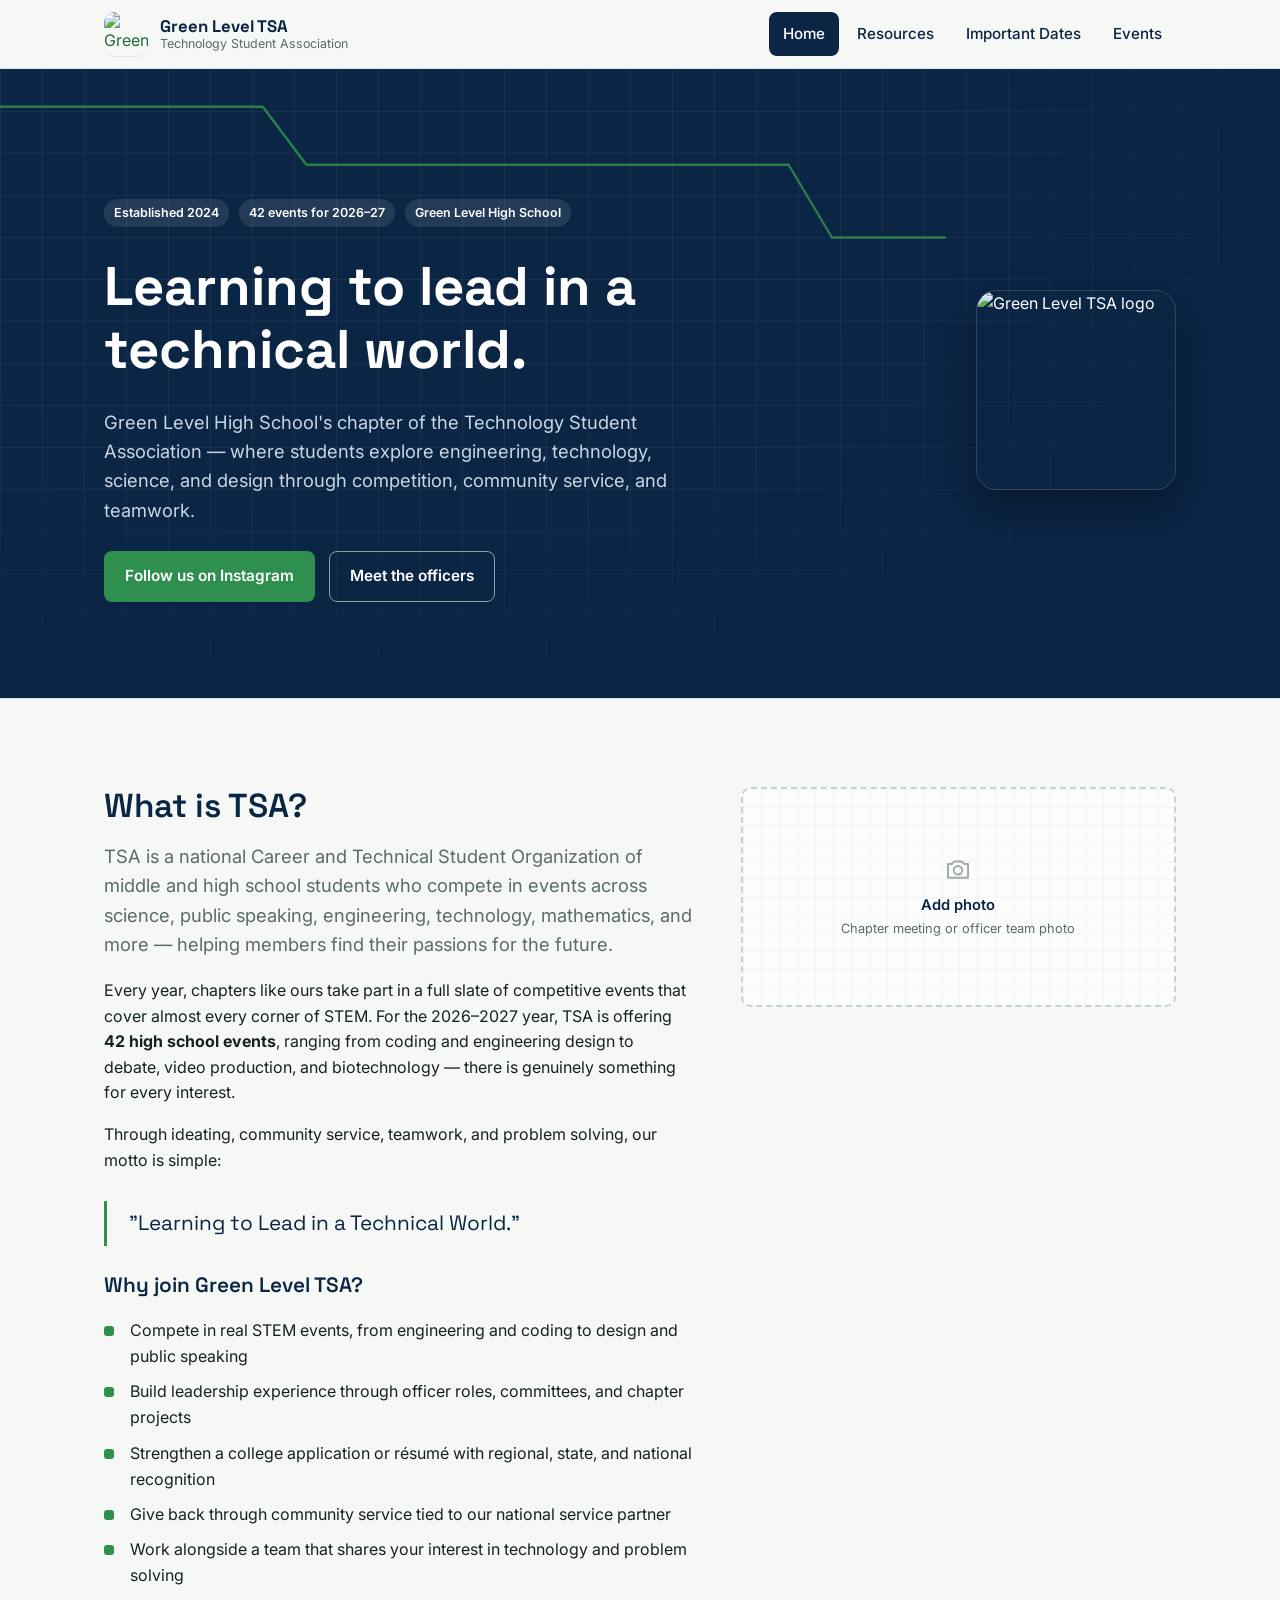
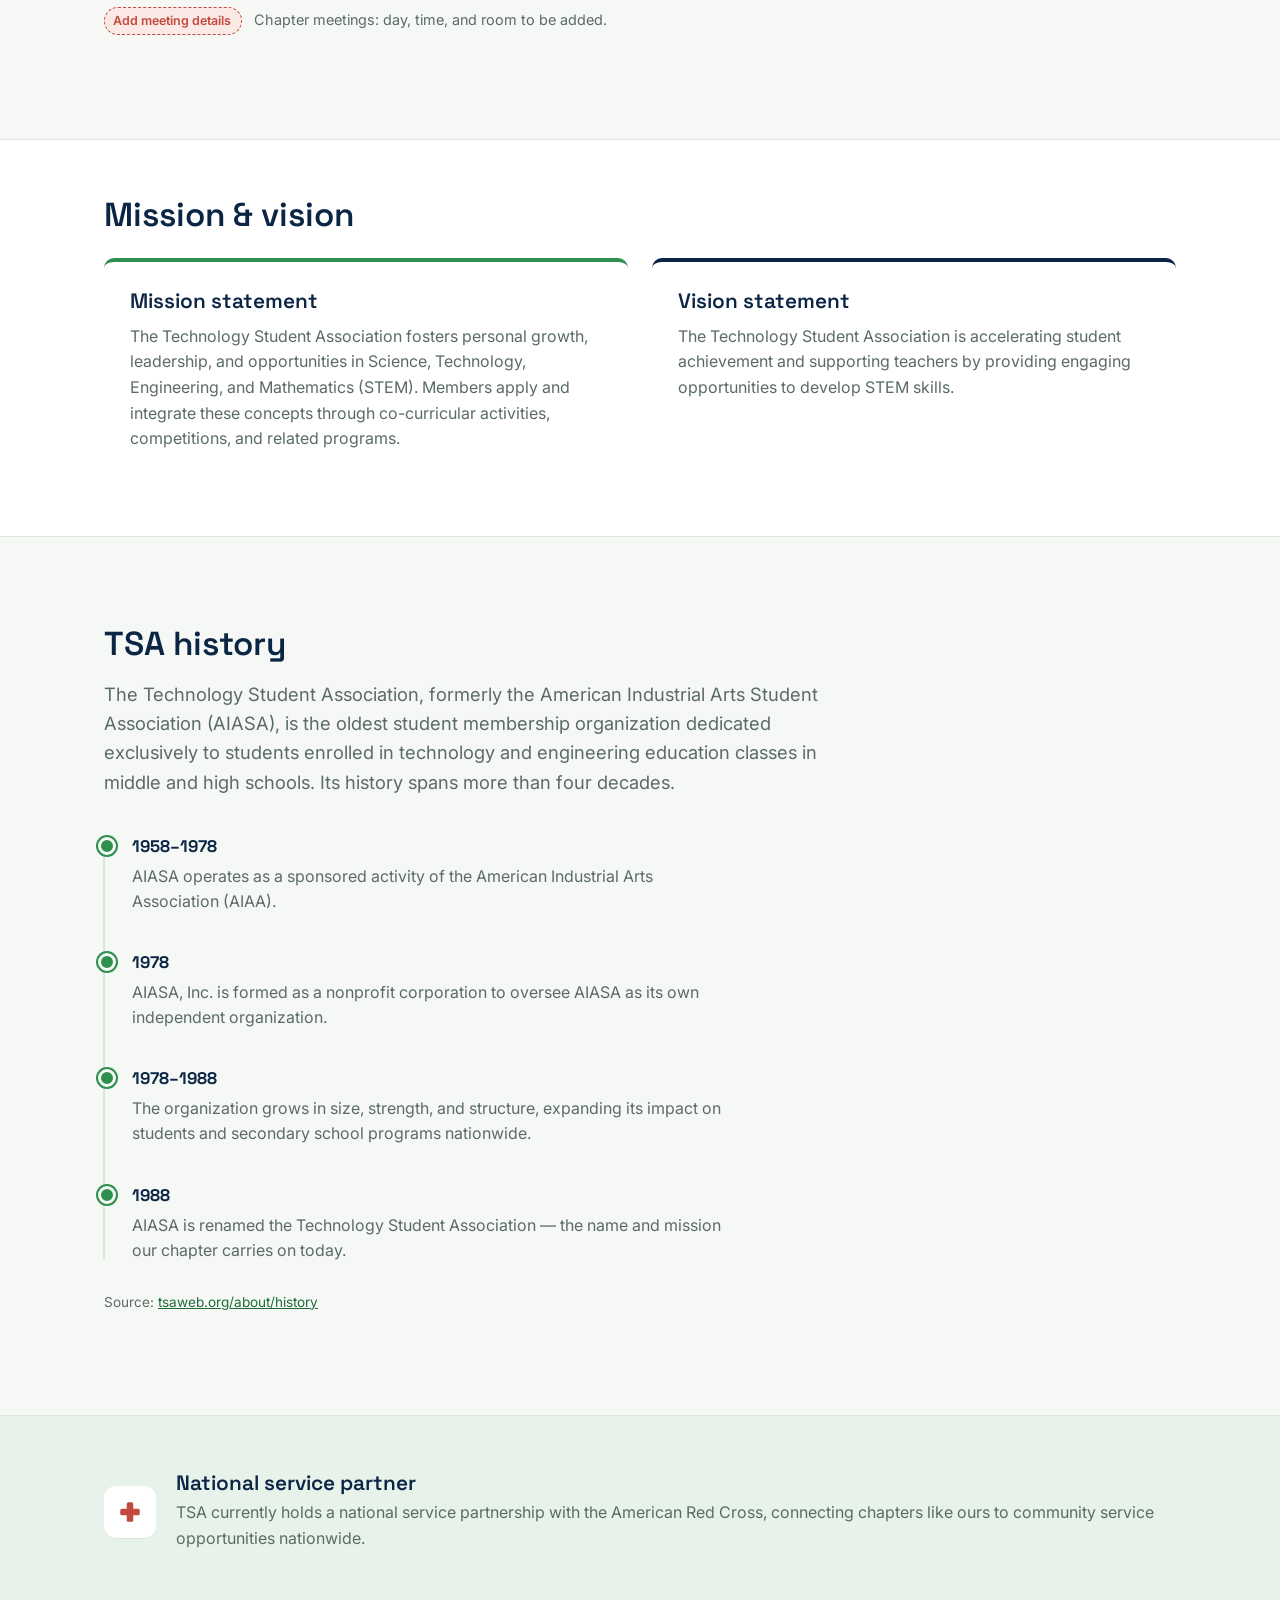
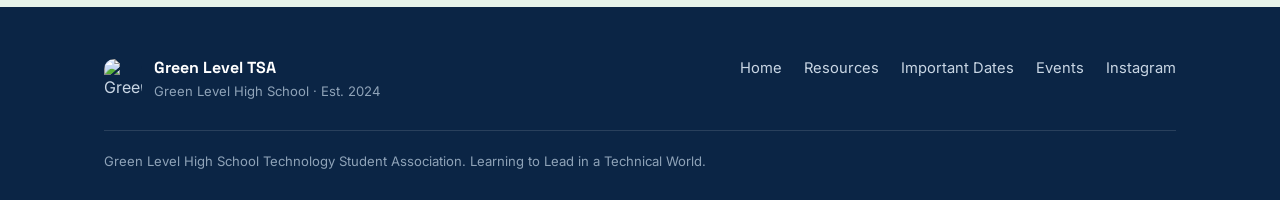
==== index.html @ 326f3e97 "Rename index (1).html to index.html" ====
<!DOCTYPE html>
<html lang="en">
<head>
<meta charset="UTF-8">
<meta name="viewport" content="width=device-width, initial-scale=1.0">
<title>Green Level TSA — Technology Student Association</title>
<meta name="description" content="Green Level High School's chapter of the Technology Student Association. Learning to lead in a technical world.">
<link rel="icon" href="images/logo.png">
<link rel="preconnect" href="https://fonts.googleapis.com">
<link rel="preconnect" href="https://fonts.gstatic.com" crossorigin>
<link href="https://fonts.googleapis.com/css2?family=Space+Grotesk:wght@500;600;700&family=Inter:wght@400;500;600&display=swap" rel="stylesheet">
<link rel="stylesheet" href="styles.css">
</head>
<body>

<header class="site-nav">
  <div class="nav-inner">
    <a href="index.html" class="brand">
      <span class="brand-badge"><img src="images/logo.png" alt="Green Level TSA chapter emblem"></span>
      <span class="brand-text">
        <strong>Green Level TSA</strong>
        <span>Technology Student Association</span>
      </span>
    </a>
    <button class="nav-toggle" aria-label="Toggle menu" aria-expanded="false"><span></span></button>
    <ul class="nav-links">
      <li><a href="index.html" aria-current="page">Home</a></li>
      <li><a href="resources.html">Resources</a></li>
      <li><a href="dates.html">Important Dates</a></li>
      <li><a href="events.html">Events</a></li>
    </ul>
  </div>
</header>

<section class="hero">
  <div class="hero-grid-bg" aria-hidden="true"></div>
  <svg class="hero-trace" viewBox="0 0 1120 500" preserveAspectRatio="none" aria-hidden="true">
    <path d="M -20 46 L 230 46 L 268 92 L 690 92 L 728 150 L 1140 150" />
  </svg>
  <div class="hero-inner">
    <div>
      <div class="hero-meta">
        <span class="tag">Established 2024</span>
        <span class="tag">42 events for 2026–27</span>
        <span class="tag">Green Level High School</span>
      </div>
      <h1>Learning to lead in a technical world.</h1>
      <p class="lead">Green Level High School's chapter of the Technology Student Association — where students explore engineering, technology, science, and design through competition, community service, and teamwork.</p>
      <div class="btn-row" style="margin-top:26px;">
        <a class="btn btn-primary" href="https://www.instagram.com/greenleveltsa" target="_blank" rel="noopener">Follow us on Instagram</a>
        <a class="btn btn-ghost" href="resources.html#contact">Meet the officers</a>
      </div>
    </div>
    <div class="hero-seal">
      <img src="images/logo.png" alt="Green Level TSA logo">
    </div>
  </div>
</section>

<section id="about">
  <div class="container split">
    <div class="reveal-left">
      <h2>What is TSA?</h2>
      <p class="lead">TSA is a national Career and Technical Student Organization of middle and high school students who compete in events across science, public speaking, engineering, technology, mathematics, and more — helping members find their passions for the future.</p>
      <p>Every year, chapters like ours take part in a full slate of competitive events that cover almost every corner of STEM. For the 2026–2027 year, TSA is offering <strong>42 high school events</strong>, ranging from coding and engineering design to debate, video production, and biotechnology — there is genuinely something for every interest.</p>
      <p>Through ideating, community service, teamwork, and problem solving, our motto is simple:</p>
      <p class="pull-quote">"Learning to Lead in a Technical World."</p>

      <h3>Why join Green Level TSA?</h3>
      <ul class="benefit-list" data-reveal-group>
        <li class="reveal">Compete in real STEM events, from engineering and coding to design and public speaking</li>
        <li class="reveal">Build leadership experience through officer roles, committees, and chapter projects</li>
        <li class="reveal">Strengthen a college application or résumé with regional, state, and national recognition</li>
        <li class="reveal">Give back through community service tied to our national service partner</li>
        <li class="reveal">Work alongside a team that shares your interest in technology and problem solving</li>
      </ul>
      <p style="margin-top:18px;"><span class="todo-tag">Add meeting details</span> &nbsp; <span style="color:var(--muted); font-size:0.9rem;">Chapter meetings: day, time, and room to be added.</span></p>
    </div>
    <div class="reveal-right">
      <div class="photo-slot">
        <svg viewBox="0 0 24 24" fill="none" stroke="currentColor" stroke-width="1.6"><path d="M4 8h3l2-2h6l2 2h3v11H4z" stroke-linejoin="round"/><circle cx="12" cy="13" r="3.4"/></svg>
        <strong>Add photo</strong>
        <small>Chapter meeting or officer team photo</small>
      </div>
    </div>
  </div>
</section>

<section class="tight" style="background:var(--panel);">
  <div class="container">
    <h2>Mission &amp; vision</h2>
    <div class="panel-pair" style="margin-top:24px;" data-reveal-group>
      <div class="panel mission reveal-left">
        <h3>Mission statement</h3>
        <p>The Technology Student Association fosters personal growth, leadership, and opportunities in Science, Technology, Engineering, and Mathematics (STEM). Members apply and integrate these concepts through co-curricular activities, competitions, and related programs.</p>
      </div>
      <div class="panel vision reveal-right">
        <h3>Vision statement</h3>
        <p>The Technology Student Association is accelerating student achievement and supporting teachers by providing engaging opportunities to develop STEM skills.</p>
      </div>
    </div>
  </div>
</section>

<section id="history">
  <div class="container">
    <h2>TSA history</h2>
    <p class="lead">The Technology Student Association, formerly the American Industrial Arts Student Association (AIASA), is the oldest student membership organization dedicated exclusively to students enrolled in technology and engineering education classes in middle and high schools. Its history spans more than four decades.</p>

    <div class="timeline" data-reveal-group>
      <div class="timeline-item reveal">
        <span class="year">1958–1978</span>
        <p>AIASA operates as a sponsored activity of the American Industrial Arts Association (AIAA).</p>
      </div>
      <div class="timeline-item reveal">
        <span class="year">1978</span>
        <p>AIASA, Inc. is formed as a nonprofit corporation to oversee AIASA as its own independent organization.</p>
      </div>
      <div class="timeline-item reveal">
        <span class="year">1978–1988</span>
        <p>The organization grows in size, strength, and structure, expanding its impact on students and secondary school programs nationwide.</p>
      </div>
      <div class="timeline-item reveal">
        <span class="year">1988</span>
        <p>AIASA is renamed the Technology Student Association — the name and mission our chapter carries on today.</p>
      </div>
    </div>
    <p class="citation">Source: <a href="https://tsaweb.org/about/history" target="_blank" rel="noopener">tsaweb.org/about/history</a></p>
  </div>
</section>

<section class="partner-strip tight">
  <div class="container">
    <div class="partner-row reveal">
      <span class="partner-icon" aria-hidden="true">
        <svg viewBox="0 0 24 24" fill="none"><rect x="9" y="3" width="6" height="18" rx="1.5" fill="#C24A3D"/><rect x="3" y="9" width="18" height="6" rx="1.5" fill="#C24A3D"/></svg>
      </span>
      <div>
        <h3>National service partner</h3>
        <p>TSA currently holds a national service partnership with the American Red Cross, connecting chapters like ours to community service opportunities nationwide.</p>
      </div>
    </div>
  </div>
</section>

<footer>
  <div class="container">
    <div class="footer-inner">
      <div class="footer-brand">
        <span class="brand-badge"><img src="images/logo.png" alt="Green Level TSA emblem"></span>
        <div>
          <strong>Green Level TSA</strong>
          <div style="font-size:0.82rem; color:#8FA3B8;">Green Level High School · Est. 2024</div>
        </div>
      </div>
      <ul class="footer-links">
        <li><a href="index.html">Home</a></li>
        <li><a href="resources.html">Resources</a></li>
        <li><a href="dates.html">Important Dates</a></li>
        <li><a href="events.html">Events</a></li>
        <li><a href="https://www.instagram.com/greenleveltsa" target="_blank" rel="noopener">Instagram</a></li>
      </ul>
    </div>
    <div class="footer-bottom">Green Level High School Technology Student Association. Learning to Lead in a Technical World.</div>
  </div>
</footer>

<script src="script.js"></script>
</body>
</html>
---- styles.css ----
/* ==========================================================================
   Green Level TSA — shared stylesheet
   ========================================================================== */

:root {
  /* Color */
  --navy: #0B2545;
  --navy-2: #123A63;
  --navy-tint: #E9EEF4;
  --green: #2F8F4E;
  --green-dark: #206B3A;
  --green-tint: #E7F3EA;
  --amber: #C97A21;
  --amber-tint: #FBF0DE;
  --coral: #C24A3D;
  --coral-tint: #FBE9E6;
  --paper: #F6F8F6;
  --panel: #FFFFFF;
  --ink: #16231D;
  --muted: #5B6B65;
  --line: #DCE5DE;

  /* Type */
  --font-display: "Space Grotesk", "Segoe UI", sans-serif;
  --font-body: "Inter", "Segoe UI", sans-serif;

  /* Layout */
  --max: 1120px;
  --gutter: 24px;
  --radius: 10px;
  --nav-h: 68px;
}

* { box-sizing: border-box; }

html {
  scroll-behavior: smooth;
  scroll-padding-top: 90px;
}

body {
  margin: 0;
  font-family: var(--font-body);
  color: var(--ink);
  background: var(--paper);
  line-height: 1.6;
  -webkit-font-smoothing: antialiased;
}

img { max-width: 100%; display: block; }

h1, h2, h3, h4 {
  font-family: var(--font-display);
  color: var(--navy);
  line-height: 1.15;
  margin: 0 0 0.5em 0;
  font-weight: 600;
}

h1 { font-size: clamp(2.2rem, 4.4vw, 3.4rem); font-weight: 700; }
h2 { font-size: clamp(1.6rem, 2.6vw, 2.15rem); }
h3 { font-size: 1.3rem; }

p { margin: 0 0 1em 0; }
p.lead { font-size: 1.15rem; color: var(--muted); max-width: 62ch; }

.container {
  max-width: var(--max);
  margin: 0 auto;
  padding: 0 var(--gutter);
}

.measure { max-width: 68ch; }

a { color: var(--green-dark); transition: color .2s ease; }
a:hover { color: var(--navy); }

:focus-visible {
  outline: 3px solid var(--amber);
  outline-offset: 2px;
}

section { padding: 88px 0; }
section.tight { padding: 56px 0; }
section + section { border-top: 1px solid var(--line); }

/* ------------------------------- Nav ------------------------------- */

.site-nav {
  position: sticky;
  top: 0;
  z-index: 50;
  background: rgba(246, 248, 246, 0.9);
  backdrop-filter: blur(10px);
  border-bottom: 1px solid var(--line);
}

.nav-inner {
  max-width: var(--max);
  margin: 0 auto;
  padding: 12px var(--gutter);
  display: flex;
  align-items: center;
  justify-content: space-between;
  gap: 16px;
}

.brand {
  display: flex;
  align-items: center;
  gap: 12px;
  text-decoration: none;
}

.brand-badge {
  width: 44px;
  height: 44px;
  border-radius: 10px;
  overflow: hidden;
  flex-shrink: 0;
  box-shadow: 0 1px 0 rgba(11, 37, 69, 0.08);
  transition: transform .3s ease;
}

.brand:hover .brand-badge { transform: rotate(-4deg) scale(1.05); }

.brand-badge img { width: 100%; height: 100%; object-fit: cover; }

.brand-text {
  display: flex;
  flex-direction: column;
  line-height: 1.15;
}

.brand-text strong {
  font-family: var(--font-display);
  color: var(--navy);
  font-size: 1.05rem;
}

.brand-text span {
  font-size: 0.78rem;
  color: var(--muted);
}

.nav-links {
  display: flex;
  gap: 4px;
  list-style: none;
  margin: 0;
  padding: 0;
}

.nav-links a {
  display: block;
  padding: 10px 14px;
  border-radius: 8px;
  text-decoration: none;
  color: var(--navy);
  font-weight: 500;
  font-size: 0.95rem;
  transition: background-color .2s ease, color .2s ease;
}

.nav-links a:hover { background: var(--navy-tint); color: var(--navy); }
.nav-links a[aria-current="page"] {
  background: var(--navy);
  color: #fff;
}

.nav-toggle {
  display: none;
  background: none;
  border: 1px solid var(--line);
  border-radius: 8px;
  padding: 8px 10px;
  cursor: pointer;
}

.nav-toggle span,
.nav-toggle span::before,
.nav-toggle span::after {
  content: "";
  display: block;
  width: 20px;
  height: 2px;
  background: var(--navy);
  position: relative;
  transition: transform .2s ease;
}
.nav-toggle span::before { position: absolute; top: -6px; width: 20px; }
.nav-toggle span::after { position: absolute; top: 6px; width: 20px; }

@media (max-width: 760px) {
  .nav-toggle { display: block; }
  .nav-links {
    position: absolute;
    top: 100%;
    left: 0;
    right: 0;
    background: var(--panel);
    border-bottom: 1px solid var(--line);
    flex-direction: column;
    padding: 8px;
    display: none;
  }
  .nav-links.open { display: flex; }
  .nav-links a { padding: 12px 14px; }
}

/* ------------------------------- Buttons ------------------------------- */

.btn {
  display: inline-flex;
  align-items: center;
  gap: 8px;
  padding: 12px 20px;
  border-radius: 8px;
  font-weight: 600;
  text-decoration: none;
  font-size: 0.96rem;
  border: 1.5px solid transparent;
  cursor: pointer;
  font-family: var(--font-body);
  transition: background-color .2s ease, color .2s ease, transform .2s ease, box-shadow .2s ease;
}

.btn:hover { transform: translateY(-2px); }
.btn:active { transform: translateY(0); }

.btn-primary { background: var(--green); color: #fff; }
.btn-primary:hover { background: var(--green-dark); color: #fff; box-shadow: 0 10px 20px rgba(47,143,78,0.25); }

.btn-ghost {
  background: transparent;
  border-color: rgba(255,255,255,0.55);
  color: #fff;
}
.btn-ghost:hover { background: rgba(255,255,255,0.12); color: #fff; }

.btn-outline {
  background: transparent;
  border-color: var(--navy);
  color: var(--navy);
}
.btn-outline:hover { background: var(--navy); color: #fff; box-shadow: 0 10px 20px rgba(11,37,69,0.18); }

.btn-row { display: flex; gap: 14px; flex-wrap: wrap; }

/* ------------------------------- Chips / tags ------------------------------- */

.tag {
  display: inline-block;
  font-size: 0.78rem;
  font-weight: 600;
  padding: 4px 10px;
  border-radius: 999px;
}

.tag-green { background: var(--green-tint); color: var(--green-dark); }
.tag-navy { background: var(--navy-tint); color: var(--navy); }
.tag-amber { background: var(--amber-tint); color: var(--amber); }
.tag-coral { background: var(--coral-tint); color: var(--coral); }

.todo-tag {
  display: inline-flex;
  align-items: center;
  gap: 6px;
  font-size: 0.78rem;
  font-weight: 600;
  color: var(--coral);
  border: 1.5px dashed var(--coral);
  border-radius: 999px;
  padding: 3px 10px 3px 8px;
  background: var(--coral-tint);
}

/* ------------------------------- Photo slot ------------------------------- */

.photo-slot {
  border: 2px dashed #C7D4CC;
  border-radius: var(--radius);
  background-image:
    linear-gradient(rgba(11,37,69,0.035) 1px, transparent 1px),
    linear-gradient(90deg, rgba(11,37,69,0.035) 1px, transparent 1px);
  background-size: 18px 18px;
  background-color: #FBFCFB;
  min-height: 220px;
  display: flex;
  flex-direction: column;
  align-items: center;
  justify-content: center;
  text-align: center;
  color: var(--muted);
  padding: 20px;
  transition: transform .25s ease, border-color .25s ease;
}

.photo-slot:hover { transform: translateY(-3px); border-color: var(--green); }

.photo-slot svg { width: 30px; height: 30px; margin-bottom: 10px; opacity: 0.55; }
.photo-slot strong { color: var(--navy); font-size: 0.92rem; font-weight: 600; }
.photo-slot small { font-size: 0.8rem; margin-top: 2px; }

.photo-slot.small { min-height: 100px; border-radius: 999px; aspect-ratio: 1 / 1; width: 100px; padding: 8px; }
.photo-slot.small svg { width: 20px; height: 20px; margin-bottom: 4px; }
.photo-slot.small strong { font-size: 0.68rem; }

/* ------------------------------- Hero (home) ------------------------------- */

.hero {
  position: relative;
  background: var(--navy);
  color: #fff;
  overflow: hidden;
  padding: 108px 0 96px;
}

.hero-grid-bg {
  position: absolute;
  inset: 0;
  background-image:
    linear-gradient(rgba(255,255,255,0.06) 1px, transparent 1px),
    linear-gradient(90deg, rgba(255,255,255,0.06) 1px, transparent 1px);
  background-size: 42px 42px;
  mask-image: radial-gradient(ellipse at 30% 20%, black 40%, transparent 78%);
}

.hero-inner {
  position: relative;
  max-width: var(--max);
  margin: 0 auto;
  padding: 0 var(--gutter);
  display: grid;
  grid-template-columns: 1.3fr 0.9fr;
  gap: 48px;
  align-items: center;
}

.hero-trace {
  position: absolute;
  top: -20px;
  left: 0;
  width: 100%;
  height: 100%;
  pointer-events: none;
}

.hero-trace path {
  fill: none;
  stroke: var(--green);
  stroke-width: 2;
  stroke-linecap: round;
  opacity: 0.85;
  stroke-dasharray: 900;
  stroke-dashoffset: 900;
  animation: draw 2.1s ease-out 0.2s forwards;
}

@keyframes draw {
  to { stroke-dashoffset: 0; }
}

@keyframes heroFadeUp {
  from { opacity: 0; transform: translateY(18px); }
  to { opacity: 1; transform: translateY(0); }
}

.hero-meta, .hero h1, .hero .lead, .hero .btn-row, .hero-seal {
  animation: heroFadeUp .7s cubic-bezier(.16,.8,.3,1) both;
}
.hero-meta { animation-delay: .05s; }
.hero h1 { color: #fff; animation-delay: .15s; }
.hero .lead { color: #C9D6E4; max-width: 48ch; animation-delay: .3s; }
.hero .btn-row { animation-delay: .45s; }
.hero-seal { animation-delay: .2s; }

.hero-meta {
  display: flex;
  gap: 10px;
  flex-wrap: wrap;
  margin: 22px 0 28px;
}

.hero-meta .tag { background: rgba(255,255,255,0.1); color: #fff; transition: transform .2s ease, background-color .2s ease; }
.hero-meta .tag:hover { background: rgba(255,255,255,0.2); transform: translateY(-2px); }

.hero-seal {
  justify-self: end;
  width: 200px;
  height: 200px;
  border-radius: 20px;
  overflow: hidden;
  box-shadow: 0 18px 40px rgba(0,0,0,0.35);
  border: 1px solid rgba(255,255,255,0.15);
  transition: transform .4s ease;
}

.hero-seal:hover { transform: translateY(-4px) rotate(-1.5deg); }
.hero-seal img { width: 100%; height: 100%; object-fit: cover; }

@media (max-width: 860px) {
  .hero-inner { grid-template-columns: 1fr; }
  .hero-seal { justify-self: start; width: 140px; height: 140px; }
}

/* ------------------------------- Page banner (interior pages) ------------------------------- */

.page-banner {
  background: var(--navy);
  color: #fff;
  padding: 64px 0 52px;
  position: relative;
  overflow: hidden;
}

.page-banner .hero-grid-bg { mask-image: radial-gradient(ellipse at 80% 0%, black 30%, transparent 70%); }

.page-banner .container { position: relative; }
.page-banner h1 { color: #fff; margin-bottom: 10px; animation: heroFadeUp .6s cubic-bezier(.16,.8,.3,1) both; }
.page-banner p { color: #C9D6E4; max-width: 60ch; margin: 0; animation: heroFadeUp .6s cubic-bezier(.16,.8,.3,1) .12s both; }

/* ------------------------------- Scroll-reveal utilities ------------------------------- */

.reveal {
  opacity: 0;
  transform: translateY(26px);
  transition: opacity .7s cubic-bezier(.16,.8,.3,1), transform .7s cubic-bezier(.16,.8,.3,1);
  will-change: opacity, transform;
}
.reveal.is-visible { opacity: 1; transform: none; }

.reveal-left { opacity: 0; transform: translateX(-34px); transition: opacity .7s cubic-bezier(.16,.8,.3,1), transform .7s cubic-bezier(.16,.8,.3,1); }
.reveal-left.is-visible { opacity: 1; transform: none; }

.reveal-right { opacity: 0; transform: translateX(34px); transition: opacity .7s cubic-bezier(.16,.8,.3,1), transform .7s cubic-bezier(.16,.8,.3,1); }
.reveal-right.is-visible { opacity: 1; transform: none; }

.reveal-scale { opacity: 0; transform: translateY(14px) scale(.95); transition: opacity .6s ease, transform .6s ease; }
.reveal-scale.is-visible { opacity: 1; transform: none; }

/* ------------------------------- About / two-col ------------------------------- */

.split {
  display: grid;
  grid-template-columns: 1.15fr 0.85fr;
  gap: 48px;
  align-items: start;
}

@media (max-width: 860px) {
  .split { grid-template-columns: 1fr; }
}

.pull-quote {
  border-left: 3px solid var(--green);
  padding: 6px 0 6px 22px;
  margin: 28px 0;
  font-family: var(--font-display);
  font-size: 1.3rem;
  color: var(--navy);
}

.benefit-list {
  list-style: none;
  margin: 20px 0 0;
  padding: 0;
  display: grid;
  gap: 10px;
}

.benefit-list li {
  padding-left: 26px;
  position: relative;
  color: var(--ink);
}

.benefit-list li::before {
  content: "";
  position: absolute;
  left: 0;
  top: 8px;
  width: 10px;
  height: 10px;
  border-radius: 3px;
  background: var(--green);
  transition: transform .2s ease;
}

.benefit-list li:hover::before { transform: scale(1.3) rotate(45deg); }

/* ------------------------------- Mission / Vision panels ------------------------------- */

.panel-pair {
  display: grid;
  grid-template-columns: 1fr 1fr;
  gap: 24px;
}

@media (max-width: 700px) {
  .panel-pair { grid-template-columns: 1fr; }
}

.panel {
  background: var(--panel);
  border-radius: var(--radius);
  padding: 28px 26px;
  border-top: 4px solid var(--line);
  transition: transform .3s ease, box-shadow .3s ease;
}

.panel:hover { transform: translateY(-4px); box-shadow: 0 14px 28px rgba(11,37,69,0.08); }

.panel.mission { border-top-color: var(--green); }
.panel.vision { border-top-color: var(--navy); }

.panel h3 { margin-bottom: 10px; }
.panel p { color: var(--muted); margin: 0; }

/* ------------------------------- History timeline ------------------------------- */

.timeline {
  position: relative;
  margin-top: 36px;
  padding-left: 28px;
  display: grid;
  gap: 34px;
}

.timeline::before {
  content: "";
  position: absolute;
  left: -1px;
  top: 4px;
  bottom: 4px;
  width: 2px;
  background: var(--line);
}

.timeline::after {
  content: "";
  position: absolute;
  left: -1px;
  top: 4px;
  bottom: 4px;
  width: 2px;
  background: var(--green);
  transform: scaleY(var(--progress, 0));
  transform-origin: top;
  transition: transform .15s linear;
}

.timeline-item { position: relative; }

.timeline-item::before {
  content: "";
  position: absolute;
  left: -34px;
  top: 4px;
  width: 12px;
  height: 12px;
  border-radius: 50%;
  background: var(--green);
  border: 3px solid var(--paper);
  box-shadow: 0 0 0 2px var(--green);
}

.timeline-item .year {
  font-family: var(--font-display);
  color: var(--navy);
  font-weight: 700;
  font-size: 1.05rem;
  display: block;
  margin-bottom: 4px;
}

.timeline-item p { color: var(--muted); margin: 0; max-width: 60ch; }

.citation {
  margin-top: 28px;
  font-size: 0.85rem;
  color: var(--muted);
}

/* ------------------------------- Service partner strip ------------------------------- */

.partner-strip {
  background: var(--green-tint);
}

.partner-row {
  display: flex;
  align-items: center;
  gap: 20px;
}

.partner-icon {
  width: 52px;
  height: 52px;
  border-radius: 12px;
  background: #fff;
  display: flex;
  align-items: center;
  justify-content: center;
  flex-shrink: 0;
  box-shadow: 0 1px 0 rgba(11,37,69,0.06);
  transition: transform .3s ease;
}

.partner-row:hover .partner-icon { transform: scale(1.08) rotate(-4deg); }

.partner-icon svg { width: 26px; height: 26px; }

.partner-row h3 { margin: 0 0 4px; }
.partner-row p { margin: 0; color: var(--muted); }

/* ------------------------------- Resources page ------------------------------- */

.link-card-row {
  display: grid;
  grid-template-columns: repeat(2, 1fr);
  gap: 18px;
  margin-top: 24px;
}

@media (max-width: 700px) { .link-card-row { grid-template-columns: 1fr; } }

.link-card {
  background: var(--panel);
  border: 1px solid var(--line);
  border-radius: var(--radius);
  padding: 20px 22px;
  transition: transform .3s ease, box-shadow .3s ease, border-color .3s ease;
}

.link-card:hover { transform: translateY(-4px); box-shadow: 0 14px 28px rgba(11,37,69,0.08); border-color: var(--green); }

.link-card h3 { display: flex; align-items: center; gap: 10px; margin-bottom: 6px; font-size: 1.1rem; }
.link-card p { color: var(--muted); font-size: 0.92rem; margin-bottom: 14px; }

.simple-links {
  list-style: none;
  margin: 22px 0 0;
  padding: 0;
  display: grid;
  gap: 4px;
}

.simple-links li {
  border-bottom: 1px solid var(--line);
}

.simple-links a {
  display: flex;
  justify-content: space-between;
  align-items: baseline;
  gap: 16px;
  padding: 16px 4px;
  text-decoration: none;
  color: var(--navy);
  font-weight: 600;
  transition: padding-left .25s ease, color .2s ease;
}

.simple-links a:hover { color: var(--green-dark); padding-left: 10px; }
.simple-links span { font-weight: 400; color: var(--muted); font-size: 0.9rem; text-align: right; }

.roster {
  margin-top: 24px;
  display: grid;
  gap: 14px;
}

.roster-row {
  display: flex;
  align-items: center;
  gap: 16px;
  background: var(--panel);
  border: 1px solid var(--line);
  border-radius: var(--radius);
  padding: 14px 18px;
  flex-wrap: wrap;
  transition: transform .3s ease, box-shadow .3s ease;
}

.roster-row:hover { transform: translateX(4px); box-shadow: 0 10px 22px rgba(11,37,69,0.07); }

.roster-info { flex: 1; min-width: 200px; }
.roster-info strong { display: block; color: var(--navy); font-size: 1rem; }
.roster-info a { font-size: 0.9rem; }
.roster-meta { display:flex; flex-direction: column; gap: 6px; }

.social-banner {
  margin-top: 28px;
  display: flex;
  align-items: center;
  gap: 16px;
  background: var(--navy);
  color: #fff;
  border-radius: var(--radius);
  padding: 20px 24px;
  flex-wrap: wrap;
}

.social-banner p { margin: 0; color: #C9D6E4; }
.social-banner strong { color: #fff; }

/* ------------------------------- Important Dates — stepper ------------------------------- */

.section-progress {
  height: 4px;
  background: var(--line);
  border-radius: 999px;
  overflow: hidden;
  margin: 28px 0 0;
}

.section-progress span {
  display: block;
  height: 100%;
  width: 0%;
  background: linear-gradient(90deg, var(--green), var(--navy), var(--amber));
  transition: width .1s linear;
}

.stepper {
  margin-top: 40px;
  display: grid;
  grid-template-columns: repeat(3, 1fr);
  gap: 22px;
  position: relative;
}

@media (max-width: 860px) { .stepper { grid-template-columns: 1fr; } }

.step {
  background: var(--panel);
  border: 1px solid var(--line);
  border-radius: var(--radius);
  padding: 26px 22px;
  position: relative;
  transition: transform .3s ease, box-shadow .3s ease;
}

.step:hover { transform: translateY(-5px); box-shadow: 0 16px 30px rgba(11,37,69,0.1); }

.step-number {
  width: 34px;
  height: 34px;
  border-radius: 50%;
  display: flex;
  align-items: center;
  justify-content: center;
  font-family: var(--font-display);
  font-weight: 700;
  color: #fff;
  margin-bottom: 16px;
  transition: transform .3s ease;
}

.step:hover .step-number { transform: scale(1.12); }

.step.regionals .step-number { background: var(--green); }
.step.states .step-number { background: var(--navy); }
.step.nationals .step-number { background: var(--amber); }

.step-date {
  font-family: var(--font-display);
  font-weight: 700;
  color: var(--navy);
  font-size: 1.15rem;
  margin-bottom: 2px;
}

.step-location { color: var(--muted); font-size: 0.92rem; margin-bottom: 14px; }
.step p.step-desc { color: var(--ink); font-size: 0.95rem; margin-bottom: 14px; }

/* ------------------------------- Events page — sticky tabs + scroll sections ------------------------------- */

.year-tabs-wrap {
  position: sticky;
  top: var(--nav-h);
  z-index: 40;
  background: rgba(246, 248, 246, 0.92);
  backdrop-filter: blur(8px);
  border-bottom: 1px solid var(--line);
}

.year-tabs {
  display: flex;
  gap: 8px;
  flex-wrap: wrap;
  position: relative;
}

.year-tab {
  background: none;
  border: none;
  padding: 16px 6px;
  margin-right: 22px;
  font-family: var(--font-display);
  font-size: 1rem;
  font-weight: 600;
  color: var(--muted);
  cursor: pointer;
  transition: color .25s ease;
}

.year-tab:hover { color: var(--navy); }
.year-tab.active { color: var(--navy); }

.year-tab-indicator {
  position: absolute;
  bottom: 0;
  height: 3px;
  border-radius: 3px 3px 0 0;
  background: var(--green);
  transition: left .35s cubic-bezier(.16,.8,.3,1), width .35s cubic-bezier(.16,.8,.3,1), background-color .35s ease;
}

.year-block {
  padding: 84px 0;
  border-top: 1px solid var(--line);
  scroll-margin-top: 150px;
  transition: background-color .4s ease;
}

.year-block:first-child { border-top: none; }

.year-2023 { background: #EEF1EF; }
.year-2024 { background: var(--green-tint); }
.year-2025 { background: var(--navy-tint); }
.year-2026 { background: var(--amber-tint); }

.recap-box {
  border: 1px dashed #C7D4CC;
  border-radius: var(--radius);
  padding: 18px 20px;
  color: var(--muted);
  background: rgba(255,255,255,0.6);
  margin-bottom: 28px;
  font-size: 0.95rem;
}

.gallery-grid {
  display: grid;
  grid-template-columns: repeat(4, 1fr);
  gap: 16px;
}

@media (max-width: 860px) { .gallery-grid { grid-template-columns: repeat(2, 1fr); } }
@media (max-width: 480px) { .gallery-grid { grid-template-columns: 1fr; } }

/* ------------------------------- Footer ------------------------------- */

footer {
  background: var(--navy);
  color: #C9D6E4;
  padding: 48px 0 28px;
}

.footer-inner {
  display: flex;
  justify-content: space-between;
  gap: 24px;
  flex-wrap: wrap;
}

.footer-brand {
  display: flex;
  align-items: center;
  gap: 12px;
}

.footer-brand .brand-badge { width: 38px; height: 38px; }
.footer-brand strong { color: #fff; font-family: var(--font-display); }

.footer-links {
  list-style: none;
  display: flex;
  gap: 22px;
  padding: 0;
  margin: 0;
  flex-wrap: wrap;
}

.footer-links a { color: #C9D6E4; text-decoration: none; font-size: 0.92rem; }
.footer-links a:hover { color: #fff; }

.footer-bottom {
  margin-top: 28px;
  padding-top: 20px;
  border-top: 1px solid rgba(255,255,255,0.12);
  font-size: 0.82rem;
  color: #8FA3B8;
}

/* ------------------------------- Reduced motion ------------------------------- */

@media (prefers-reduced-motion: reduce) {
  html { scroll-behavior: auto; }

  .hero-trace path { animation: none; stroke-dashoffset: 0; }

  .hero-meta, .hero h1, .hero .lead, .hero .btn-row, .hero-seal,
  .page-banner h1, .page-banner p {
    animation: none !important;
    opacity: 1 !important;
    transform: none !important;
  }

  .reveal, .reveal-left, .reveal-right, .reveal-scale {
    transition: none !important;
    opacity: 1 !important;
    transform: none !important;
  }

  .timeline::after { transition: none !important; }
  .year-tab-indicator { transition: none !important; }
  .section-progress span { transition: none !important; }

  .btn:hover, .panel:hover, .link-card:hover, .roster-row:hover,
  .step:hover, .photo-slot:hover, .hero-seal:hover {
    transform: none !important;
  }
}
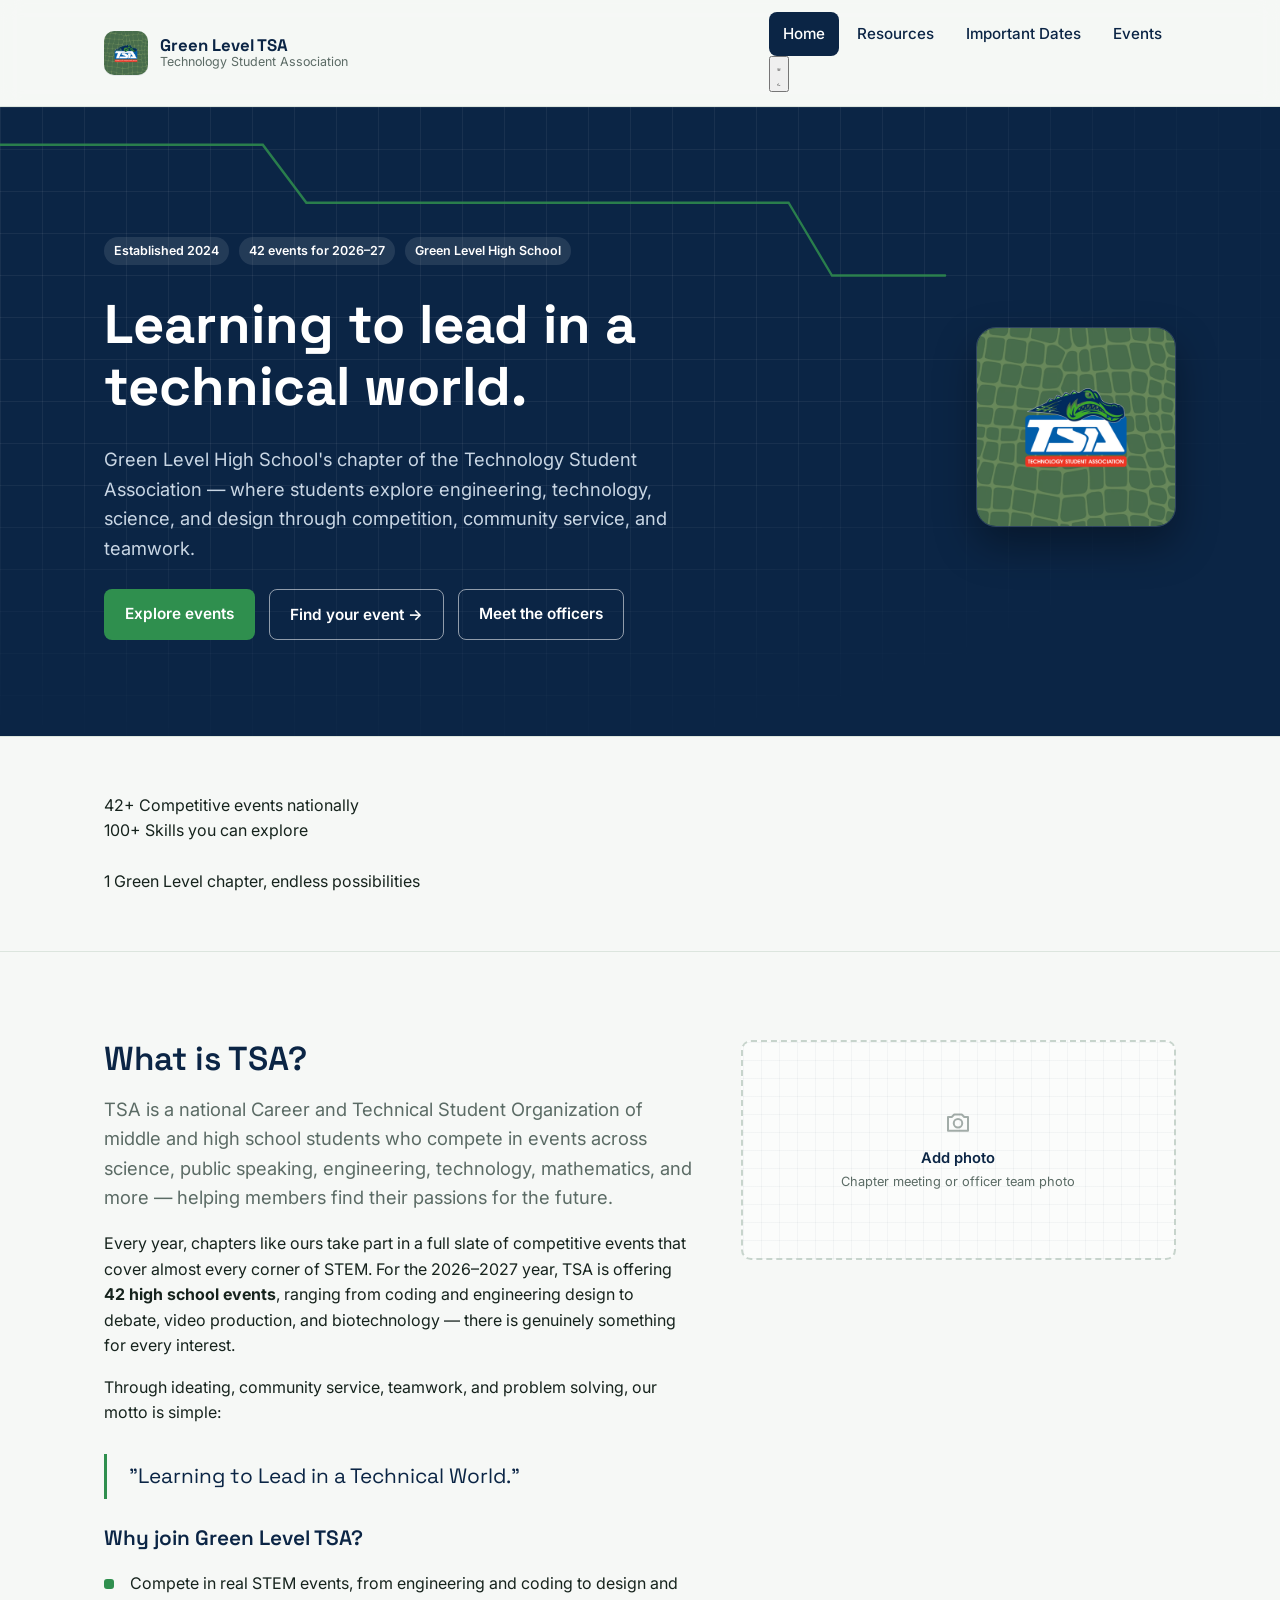
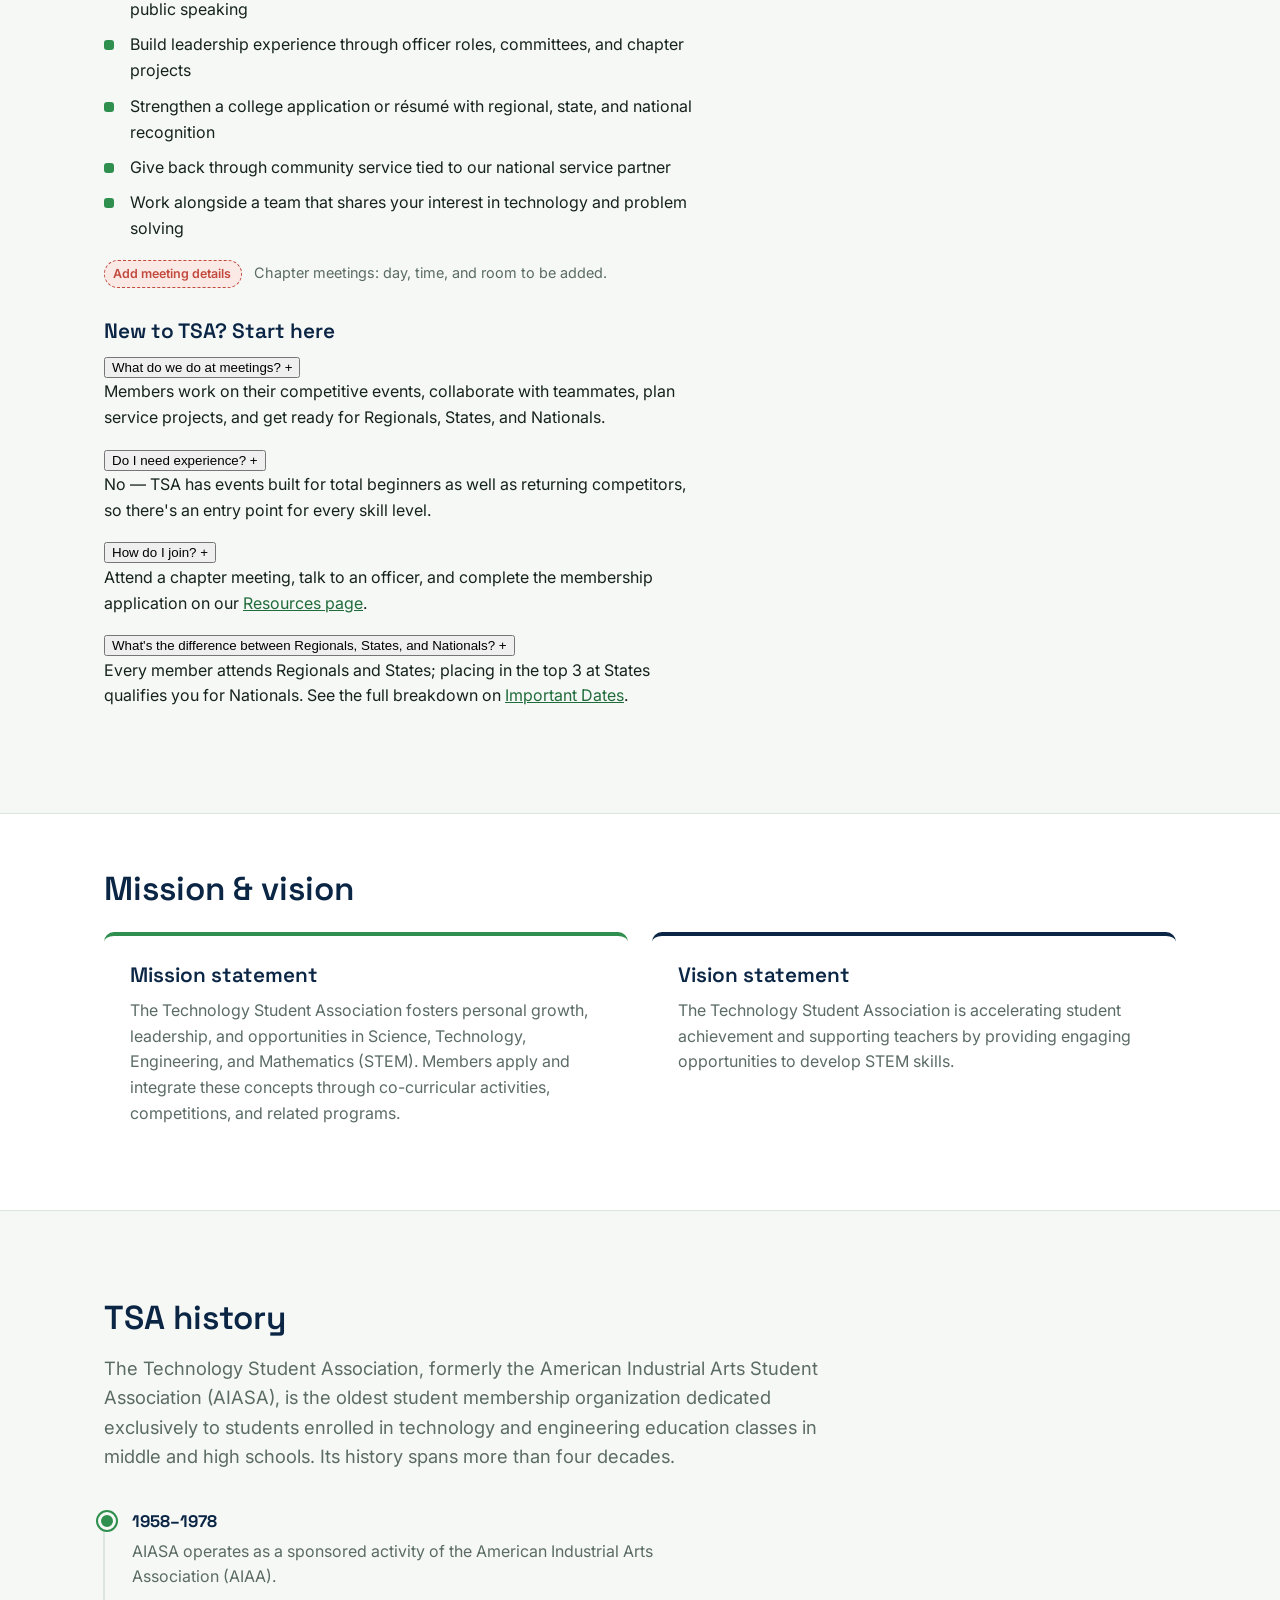
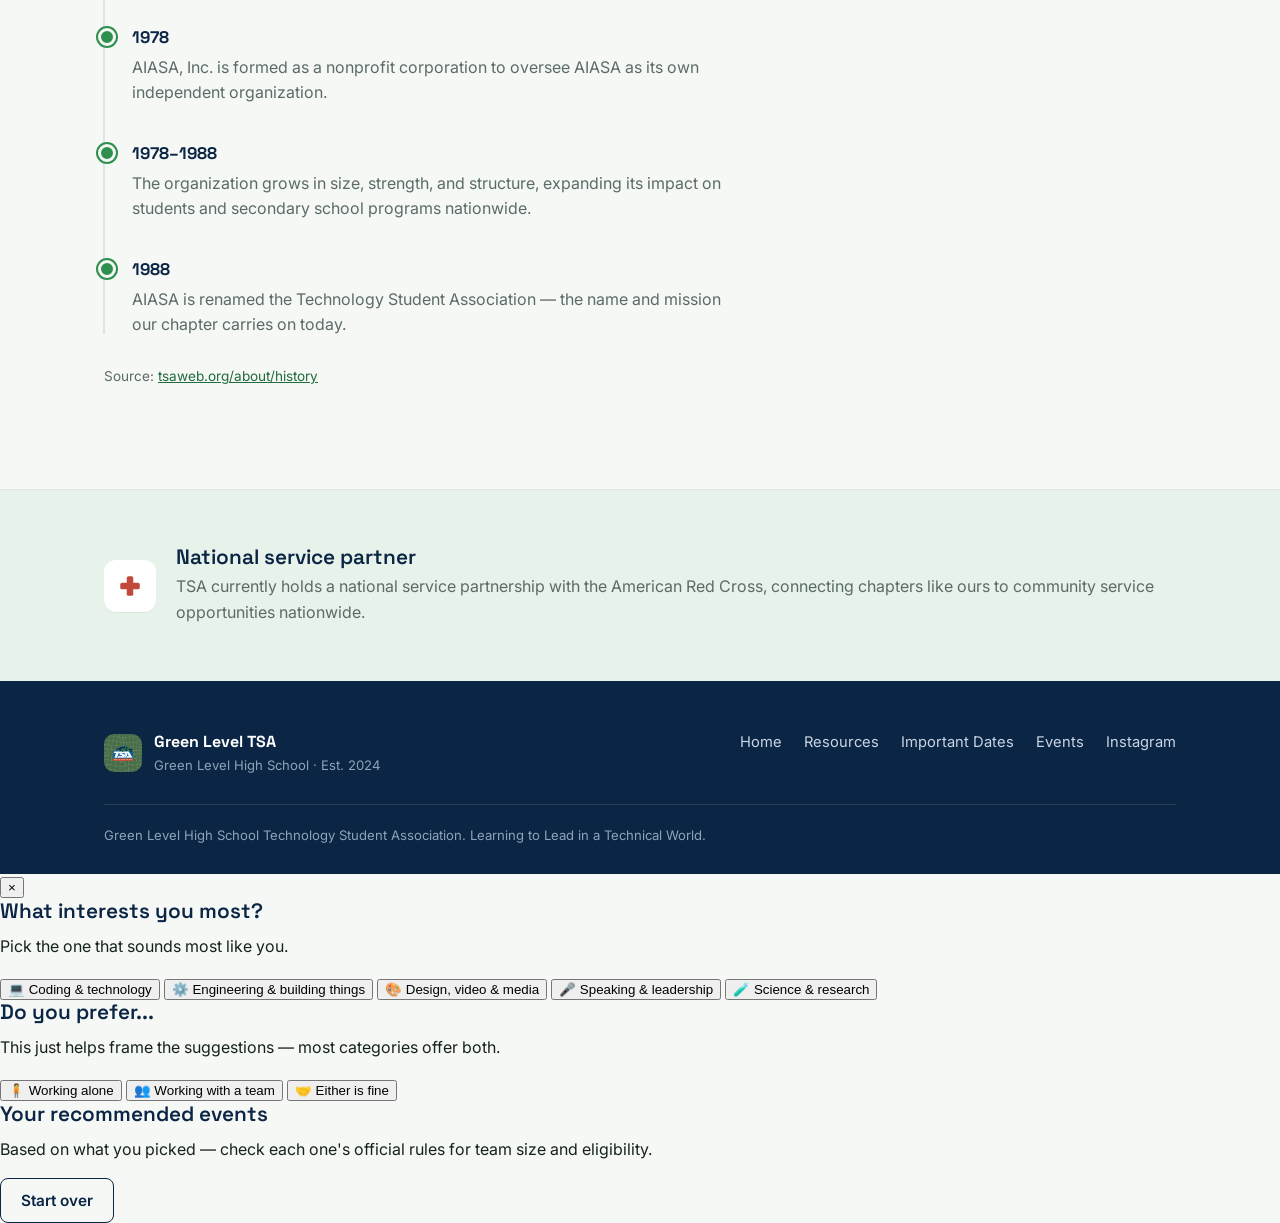
==== commit 00edb51c: "Update index.html" ====
--- a/index.html
+++ b/index.html
@@ -5,30 +5,44 @@
 <meta name="viewport" content="width=device-width, initial-scale=1.0">
 <title>Green Level TSA — Technology Student Association</title>
 <meta name="description" content="Green Level High School's chapter of the Technology Student Association. Learning to lead in a technical world.">
-<link rel="icon" href="images/logo.png">
+<link rel="icon" href="logo.png">
 <link rel="preconnect" href="https://fonts.googleapis.com">
 <link rel="preconnect" href="https://fonts.gstatic.com" crossorigin>
 <link href="https://fonts.googleapis.com/css2?family=Space+Grotesk:wght@500;600;700&family=Inter:wght@400;500;600&display=swap" rel="stylesheet">
 <link rel="stylesheet" href="styles.css">
+<script>
+  (function () {
+    try {
+      var saved = localStorage.getItem("glTsaTheme");
+      if (saved === "dark") document.documentElement.setAttribute("data-theme", "dark");
+    } catch (e) {}
+  })();
+</script>
 </head>
 <body>
 
 <header class="site-nav">
   <div class="nav-inner">
     <a href="index.html" class="brand">
-      <span class="brand-badge"><img src="images/logo.png" alt="Green Level TSA chapter emblem"></span>
+      <span class="brand-badge"><img src="logo.png" alt="Green Level TSA chapter emblem"></span>
       <span class="brand-text">
         <strong>Green Level TSA</strong>
         <span>Technology Student Association</span>
       </span>
     </a>
-    <button class="nav-toggle" aria-label="Toggle menu" aria-expanded="false"><span></span></button>
-    <ul class="nav-links">
-      <li><a href="index.html" aria-current="page">Home</a></li>
-      <li><a href="resources.html">Resources</a></li>
-      <li><a href="dates.html">Important Dates</a></li>
-      <li><a href="events.html">Events</a></li>
-    </ul>
+    <div class="nav-actions">
+      <ul class="nav-links">
+        <li><a href="index.html" aria-current="page">Home</a></li>
+        <li><a href="resources.html">Resources</a></li>
+        <li><a href="dates.html">Important Dates</a></li>
+        <li><a href="events.html">Events</a></li>
+      </ul>
+      <button class="theme-toggle" aria-label="Toggle dark mode" type="button">
+        <svg class="icon-sun" viewBox="0 0 24 24" fill="none" stroke="currentColor" stroke-width="1.8"><circle cx="12" cy="12" r="4.5"/><path d="M12 2.5v2.5M12 19v2.5M4.2 4.2l1.8 1.8M18 18l1.8 1.8M2.5 12H5M19 12h2.5M4.2 19.8L6 18M18 6l1.8-1.8" stroke-linecap="round"/></svg>
+        <svg class="icon-moon" viewBox="0 0 24 24" fill="none" stroke="currentColor" stroke-width="1.8"><path d="M20 14.5A8.5 8.5 0 1 1 9.5 4a7 7 0 0 0 10.5 10.5z" stroke-linejoin="round"/></svg>
+      </button>
+      <button class="nav-toggle" aria-label="Toggle menu" aria-expanded="false"><span></span></button>
+    </div>
   </div>
 </header>
 
@@ -47,12 +61,36 @@
       <h1>Learning to lead in a technical world.</h1>
       <p class="lead">Green Level High School's chapter of the Technology Student Association — where students explore engineering, technology, science, and design through competition, community service, and teamwork.</p>
       <div class="btn-row" style="margin-top:26px;">
-        <a class="btn btn-primary" href="https://www.instagram.com/greenleveltsa" target="_blank" rel="noopener">Follow us on Instagram</a>
+        <a class="btn btn-primary" href="events.html#event-explorer">Explore events</a>
+        <button class="btn btn-ghost quiz-trigger" type="button">Find your event →</button>
         <a class="btn btn-ghost" href="resources.html#contact">Meet the officers</a>
       </div>
     </div>
     <div class="hero-seal">
-      <img src="images/logo.png" alt="Green Level TSA logo">
+      <img src="logo.png" alt="Green Level TSA logo">
+    </div>
+  </div>
+</section>
+
+<section class="tight stats-section" aria-label="Chapter stats at a glance">
+  <div class="container">
+    <div class="stats-grid" data-reveal-group>
+      <div class="stat reveal-scale">
+        <span class="stat-number" data-target="42" data-suffix="+">0</span>
+        <span class="stat-label">Competitive events nationally</span>
+      </div>
+      <div class="stat reveal-scale">
+        <span class="stat-number" data-target="100" data-suffix="+">0</span>
+        <span class="stat-label">Skills you can explore</span>
+      </div>
+      <div class="stat reveal-scale">
+        <span class="stat-word">STEM</span>
+        <span class="stat-label">Engineering • Technology • Design</span>
+      </div>
+      <div class="stat reveal-scale">
+        <span class="stat-number" data-target="1">0</span>
+        <span class="stat-label">Green Level chapter, endless possibilities</span>
+      </div>
     </div>
   </div>
 </section>
@@ -75,6 +113,26 @@
         <li class="reveal">Work alongside a team that shares your interest in technology and problem solving</li>
       </ul>
       <p style="margin-top:18px;"><span class="todo-tag">Add meeting details</span> &nbsp; <span style="color:var(--muted); font-size:0.9rem;">Chapter meetings: day, time, and room to be added.</span></p>
+
+      <h3 style="margin-top:32px;">New to TSA? Start here</h3>
+      <div class="faq-list">
+        <div class="faq-item">
+          <button class="faq-question" aria-expanded="false">What do we do at meetings? <span class="faq-icon" aria-hidden="true">+</span></button>
+          <div class="faq-answer"><p>Members work on their competitive events, collaborate with teammates, plan service projects, and get ready for Regionals, States, and Nationals.</p></div>
+        </div>
+        <div class="faq-item">
+          <button class="faq-question" aria-expanded="false">Do I need experience? <span class="faq-icon" aria-hidden="true">+</span></button>
+          <div class="faq-answer"><p>No — TSA has events built for total beginners as well as returning competitors, so there's an entry point for every skill level.</p></div>
+        </div>
+        <div class="faq-item">
+          <button class="faq-question" aria-expanded="false">How do I join? <span class="faq-icon" aria-hidden="true">+</span></button>
+          <div class="faq-answer"><p>Attend a chapter meeting, talk to an officer, and complete the membership application on our <a href="resources.html">Resources page</a>.</p></div>
+        </div>
+        <div class="faq-item">
+          <button class="faq-question" aria-expanded="false">What's the difference between Regionals, States, and Nationals? <span class="faq-icon" aria-hidden="true">+</span></button>
+          <div class="faq-answer"><p>Every member attends Regionals and States; placing in the top 3 at States qualifies you for Nationals. See the full breakdown on <a href="dates.html">Important Dates</a>.</p></div>
+        </div>
+      </div>
     </div>
     <div class="reveal-right">
       <div class="photo-slot">
@@ -147,7 +205,7 @@
   <div class="container">
     <div class="footer-inner">
       <div class="footer-brand">
-        <span class="brand-badge"><img src="images/logo.png" alt="Green Level TSA emblem"></span>
+        <span class="brand-badge"><img src="logo.png" alt="Green Level TSA emblem"></span>
         <div>
           <strong>Green Level TSA</strong>
           <div style="font-size:0.82rem; color:#8FA3B8;">Green Level High School · Est. 2024</div>
@@ -165,6 +223,42 @@
   </div>
 </footer>
 
+<div class="modal-overlay" id="quiz-modal" aria-hidden="true">
+  <div class="modal-box" role="dialog" aria-modal="true" aria-label="Find your TSA event">
+    <button class="modal-close" aria-label="Close">×</button>
+    <div class="quiz-progress"><span></span><span></span></div>
+
+    <div class="quiz-step" data-field="interest">
+      <h3>What interests you most?</h3>
+      <p>Pick the one that sounds most like you.</p>
+      <div class="quiz-options">
+        <button class="quiz-option" data-quiz-option="coding"><span class="quiz-emoji">💻</span> Coding &amp; technology</button>
+        <button class="quiz-option" data-quiz-option="engineering"><span class="quiz-emoji">⚙️</span> Engineering &amp; building things</button>
+        <button class="quiz-option" data-quiz-option="media"><span class="quiz-emoji">🎨</span> Design, video &amp; media</button>
+        <button class="quiz-option" data-quiz-option="leadership"><span class="quiz-emoji">🎤</span> Speaking &amp; leadership</button>
+        <button class="quiz-option" data-quiz-option="science"><span class="quiz-emoji">🧪</span> Science &amp; research</button>
+      </div>
+    </div>
+
+    <div class="quiz-step" data-field="teamwork">
+      <h3>Do you prefer...</h3>
+      <p>This just helps frame the suggestions — most categories offer both.</p>
+      <div class="quiz-options">
+        <button class="quiz-option" data-quiz-option="solo"><span class="quiz-emoji">🧍</span> Working alone</button>
+        <button class="quiz-option" data-quiz-option="team"><span class="quiz-emoji">👥</span> Working with a team</button>
+        <button class="quiz-option" data-quiz-option="either"><span class="quiz-emoji">🤝</span> Either is fine</button>
+      </div>
+    </div>
+
+    <div class="quiz-step quiz-results" data-field="results">
+      <h3>Your recommended events</h3>
+      <p>Based on what you picked — check each one's official rules for team size and eligibility.</p>
+      <ul class="quiz-result-list"></ul>
+      <button class="btn btn-outline quiz-restart" type="button">Start over</button>
+    </div>
+  </div>
+</div>
+
 <script src="script.js"></script>
 </body>
 </html>
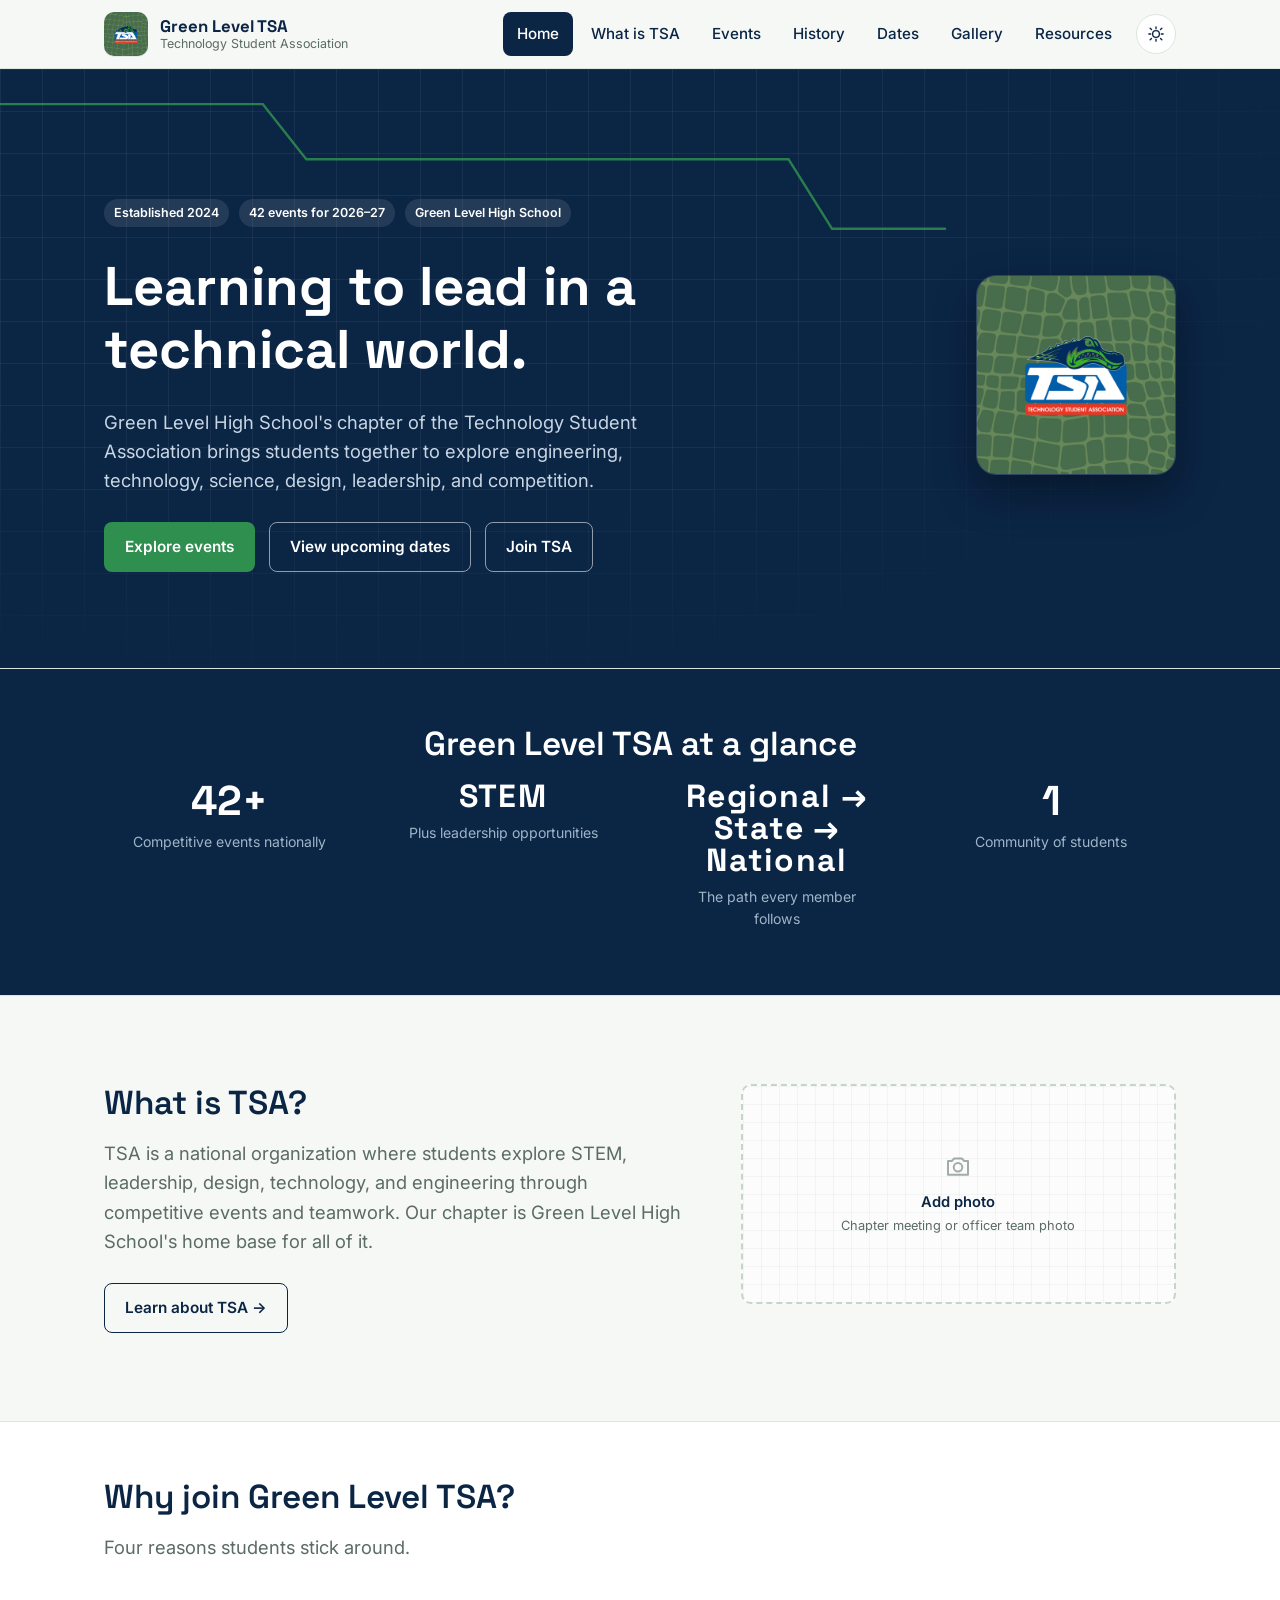
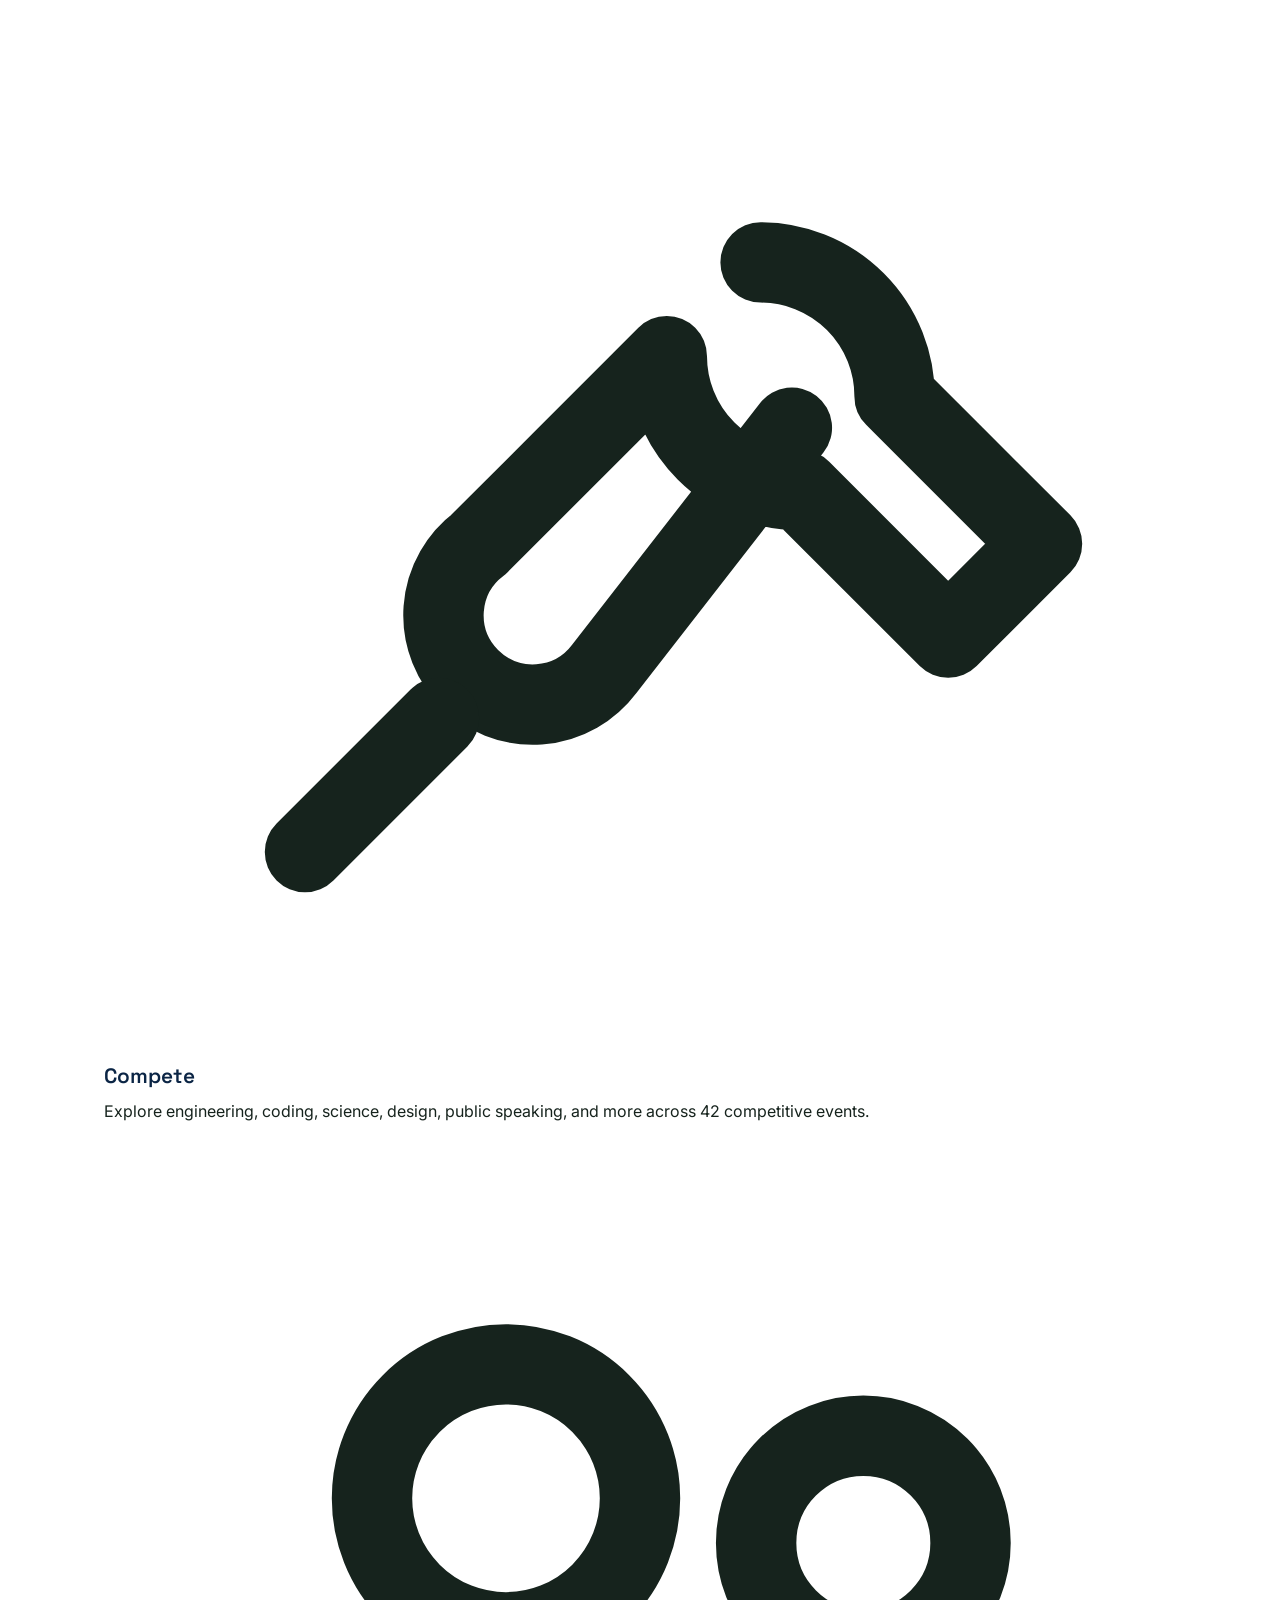
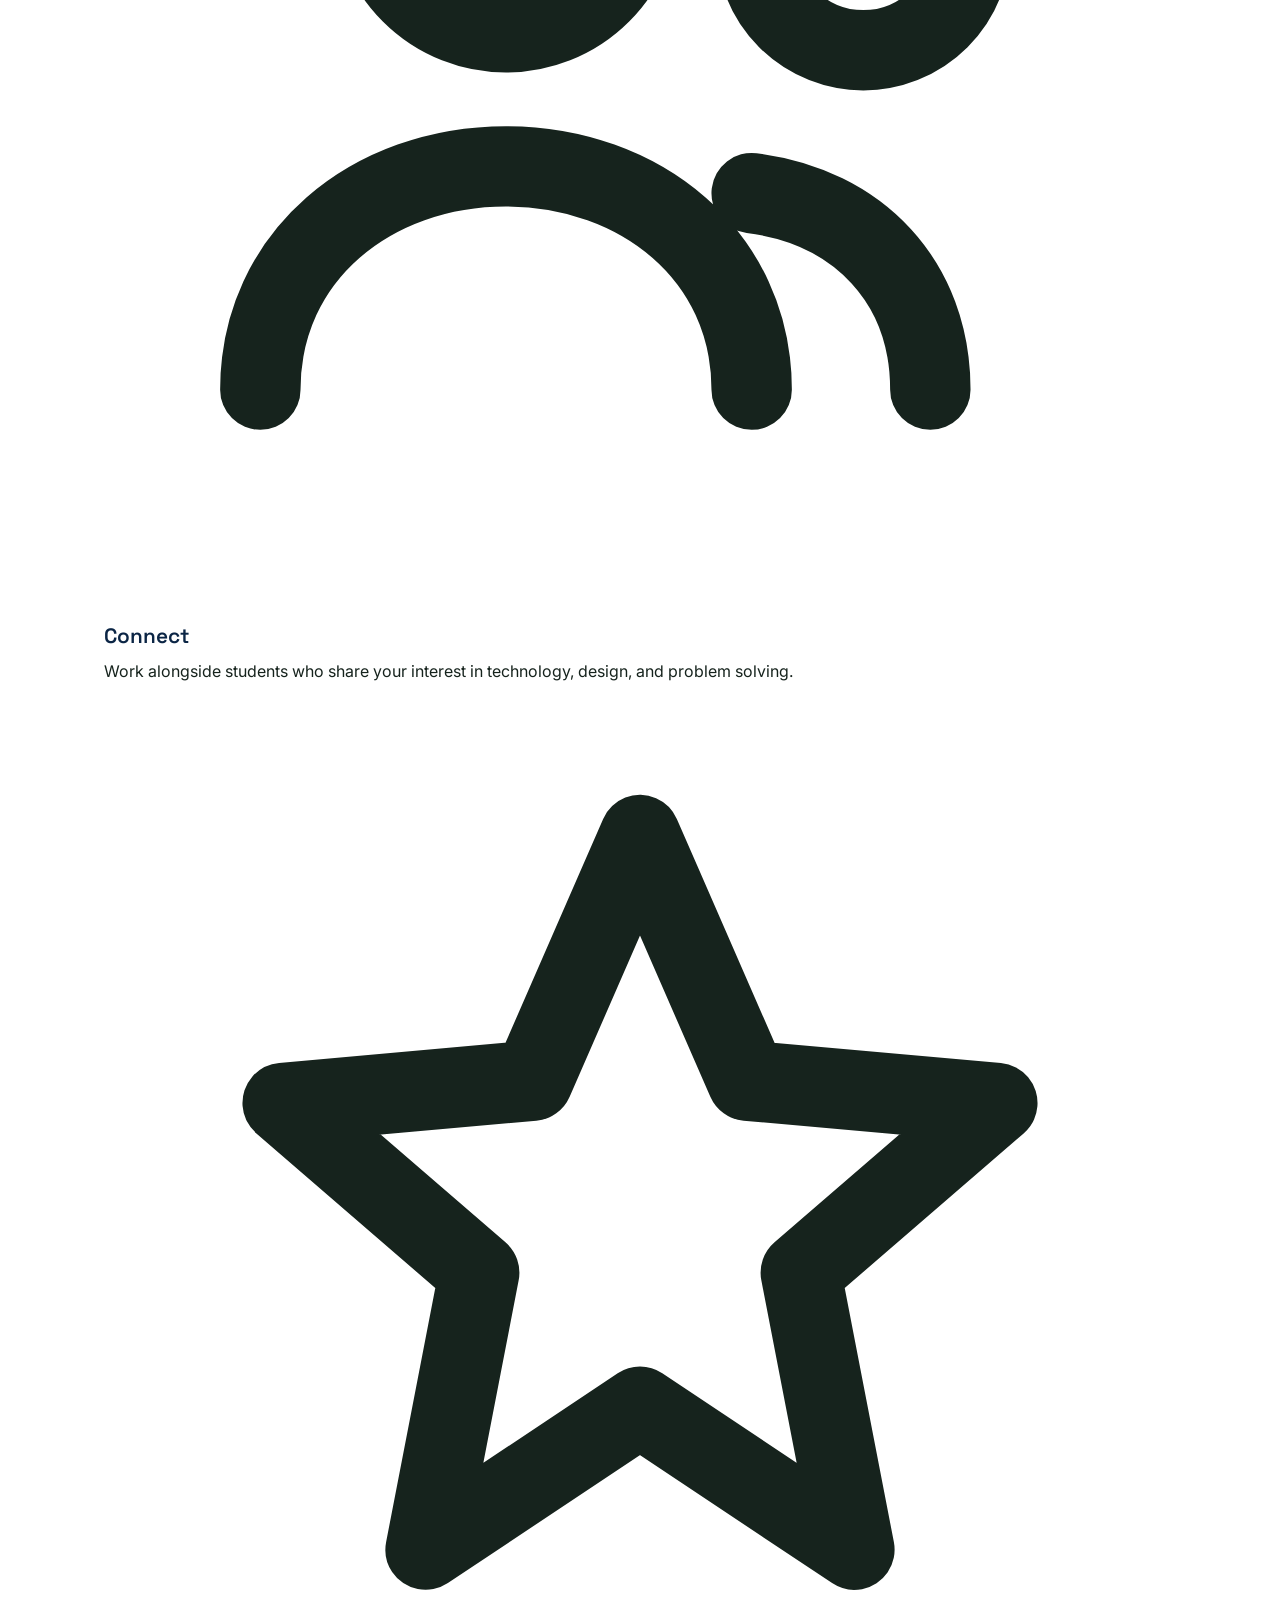
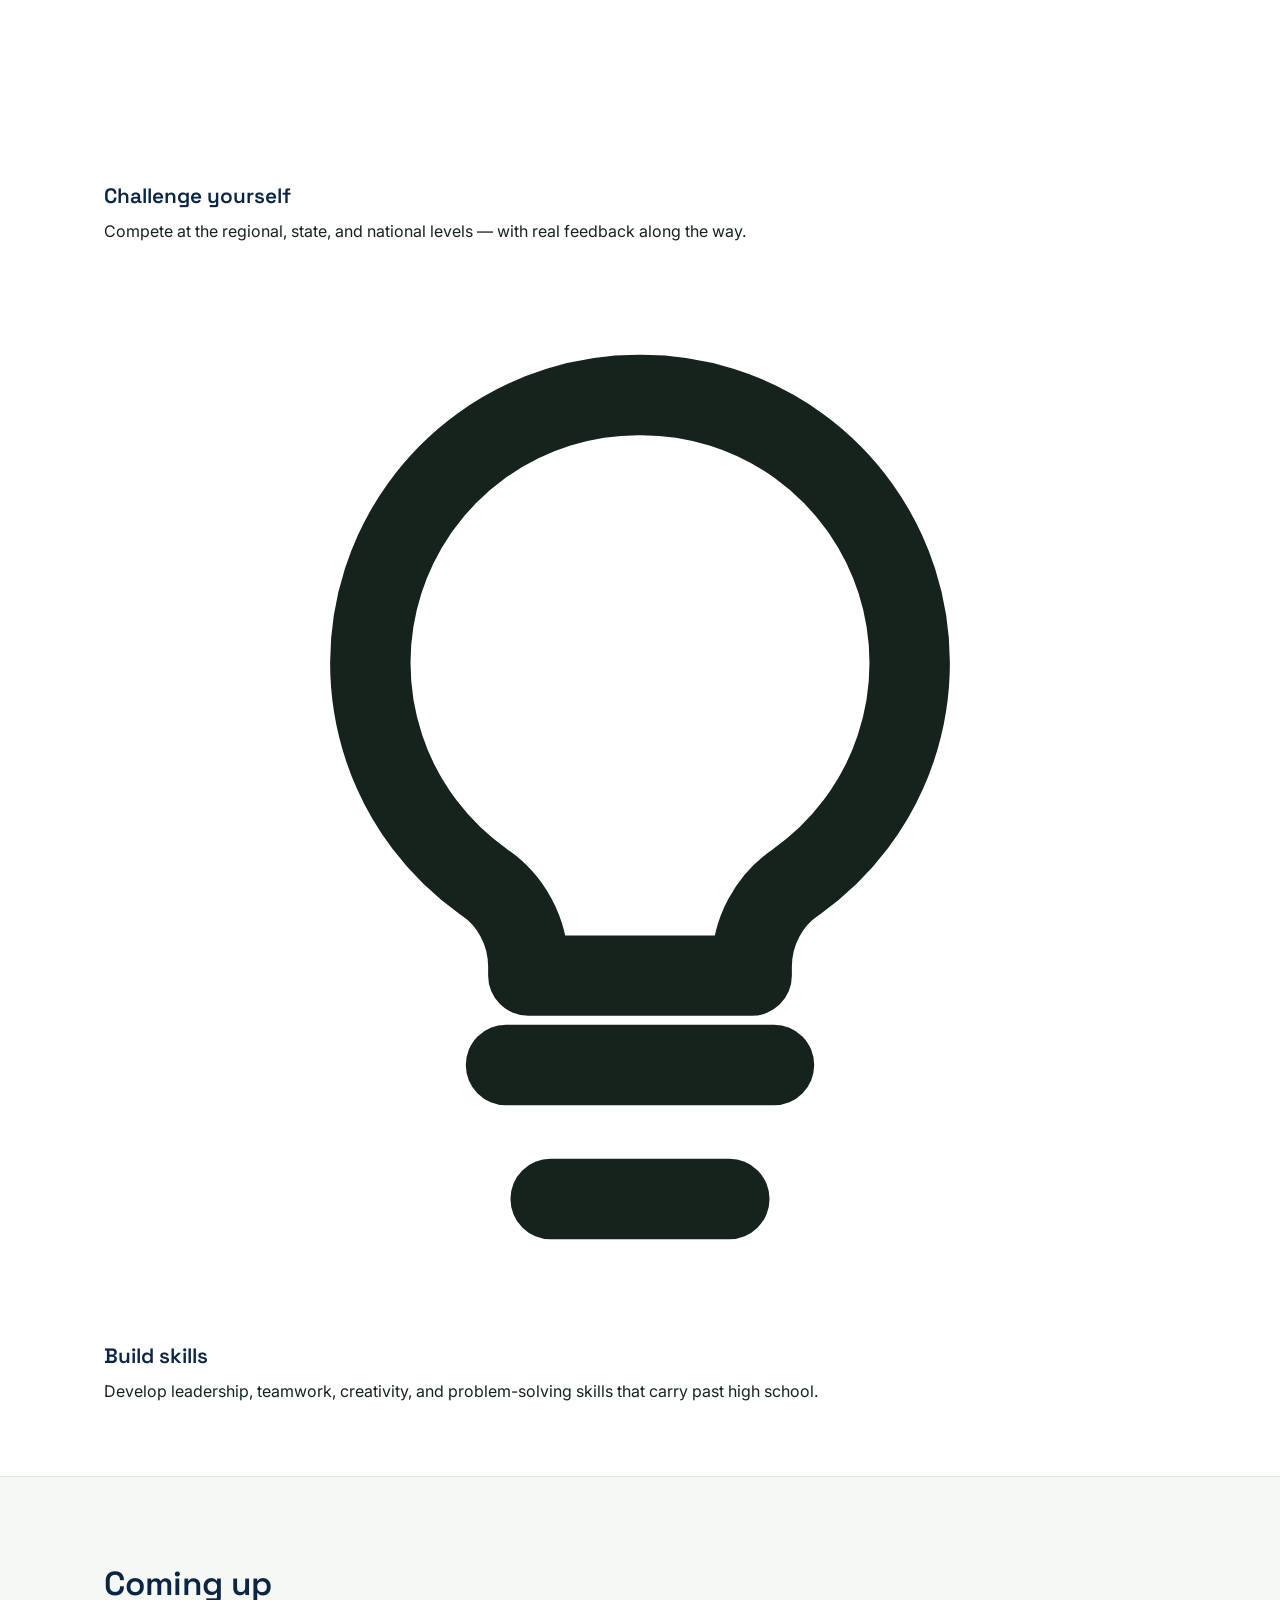
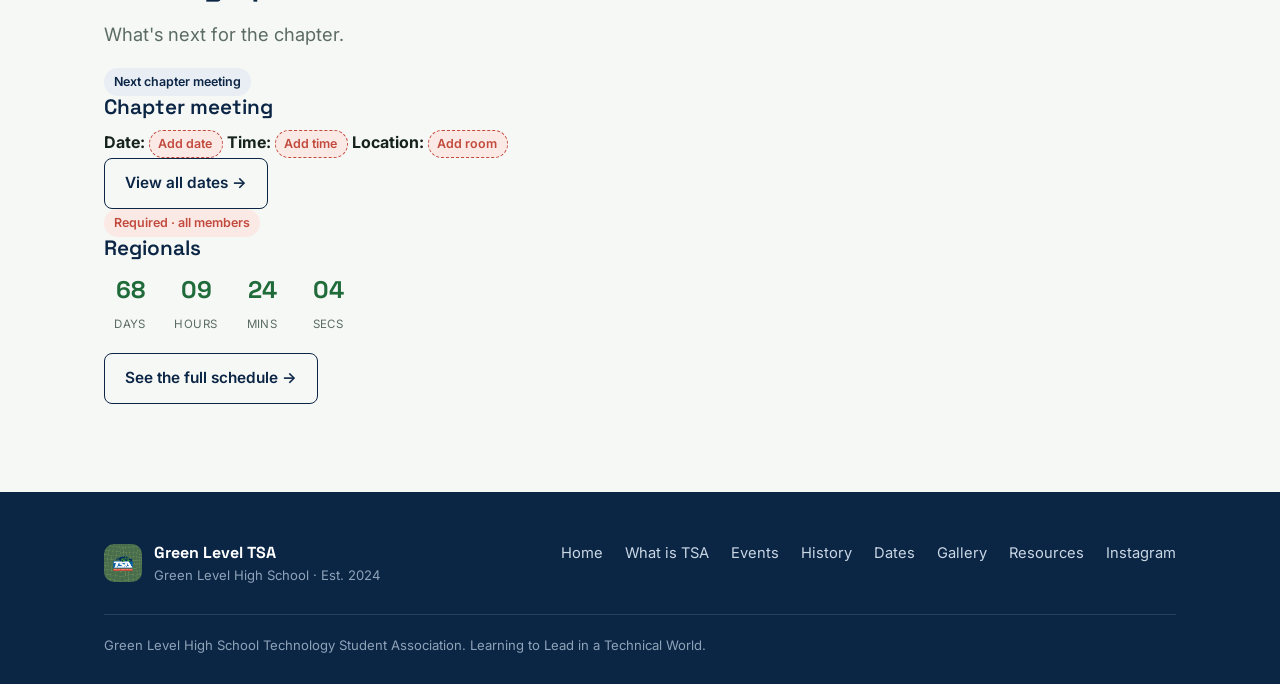
==== commit 2de466ca: "Update index.html" ====
--- a/index.html
+++ b/index.html
@@ -33,9 +33,12 @@
     <div class="nav-actions">
       <ul class="nav-links">
         <li><a href="index.html" aria-current="page">Home</a></li>
+        <li><a href="what-is-tsa.html">What is TSA</a></li>
+        <li><a href="events.html">Events</a></li>
+        <li><a href="history.html">History</a></li>
+        <li><a href="dates.html">Dates</a></li>
+        <li><a href="gallery.html">Gallery</a></li>
         <li><a href="resources.html">Resources</a></li>
-        <li><a href="dates.html">Important Dates</a></li>
-        <li><a href="events.html">Events</a></li>
       </ul>
       <button class="theme-toggle" aria-label="Toggle dark mode" type="button">
         <svg class="icon-sun" viewBox="0 0 24 24" fill="none" stroke="currentColor" stroke-width="1.8"><circle cx="12" cy="12" r="4.5"/><path d="M12 2.5v2.5M12 19v2.5M4.2 4.2l1.8 1.8M18 18l1.8 1.8M2.5 12H5M19 12h2.5M4.2 19.8L6 18M18 6l1.8-1.8" stroke-linecap="round"/></svg>
@@ -59,11 +62,11 @@
         <span class="tag">Green Level High School</span>
       </div>
       <h1>Learning to lead in a technical world.</h1>
-      <p class="lead">Green Level High School's chapter of the Technology Student Association — where students explore engineering, technology, science, and design through competition, community service, and teamwork.</p>
+      <p class="lead">Green Level High School's chapter of the Technology Student Association brings students together to explore engineering, technology, science, design, leadership, and competition.</p>
       <div class="btn-row" style="margin-top:26px;">
         <a class="btn btn-primary" href="events.html#event-explorer">Explore events</a>
-        <button class="btn btn-ghost quiz-trigger" type="button">Find your event →</button>
-        <a class="btn btn-ghost" href="resources.html#contact">Meet the officers</a>
+        <a class="btn btn-ghost" href="dates.html">View upcoming dates</a>
+        <a class="btn btn-ghost" href="resources.html">Join TSA</a>
       </div>
     </div>
     <div class="hero-seal">
@@ -72,67 +75,36 @@
   </div>
 </section>
 
-<section class="tight stats-section" aria-label="Chapter stats at a glance">
-  <div class="container">
+<section class="tight stats-section" aria-label="Green Level TSA at a glance">
+  <div class="container">
+    <h2 style="color:#fff; text-align:center; margin-bottom:8px;">Green Level TSA at a glance</h2>
     <div class="stats-grid" data-reveal-group>
       <div class="stat reveal-scale">
         <span class="stat-number" data-target="42" data-suffix="+">0</span>
         <span class="stat-label">Competitive events nationally</span>
       </div>
       <div class="stat reveal-scale">
-        <span class="stat-number" data-target="100" data-suffix="+">0</span>
-        <span class="stat-label">Skills you can explore</span>
-      </div>
-      <div class="stat reveal-scale">
         <span class="stat-word">STEM</span>
-        <span class="stat-label">Engineering • Technology • Design</span>
+        <span class="stat-label">Plus leadership opportunities</span>
+      </div>
+      <div class="stat reveal-scale">
+        <span class="stat-word">Regional → State → National</span>
+        <span class="stat-label">The path every member follows</span>
       </div>
       <div class="stat reveal-scale">
         <span class="stat-number" data-target="1">0</span>
-        <span class="stat-label">Green Level chapter, endless possibilities</span>
-      </div>
-    </div>
-  </div>
-</section>
-
-<section id="about">
+        <span class="stat-label">Community of students</span>
+      </div>
+    </div>
+  </div>
+</section>
+
+<section id="what-is-tsa">
   <div class="container split">
     <div class="reveal-left">
       <h2>What is TSA?</h2>
-      <p class="lead">TSA is a national Career and Technical Student Organization of middle and high school students who compete in events across science, public speaking, engineering, technology, mathematics, and more — helping members find their passions for the future.</p>
-      <p>Every year, chapters like ours take part in a full slate of competitive events that cover almost every corner of STEM. For the 2026–2027 year, TSA is offering <strong>42 high school events</strong>, ranging from coding and engineering design to debate, video production, and biotechnology — there is genuinely something for every interest.</p>
-      <p>Through ideating, community service, teamwork, and problem solving, our motto is simple:</p>
-      <p class="pull-quote">"Learning to Lead in a Technical World."</p>
-
-      <h3>Why join Green Level TSA?</h3>
-      <ul class="benefit-list" data-reveal-group>
-        <li class="reveal">Compete in real STEM events, from engineering and coding to design and public speaking</li>
-        <li class="reveal">Build leadership experience through officer roles, committees, and chapter projects</li>
-        <li class="reveal">Strengthen a college application or résumé with regional, state, and national recognition</li>
-        <li class="reveal">Give back through community service tied to our national service partner</li>
-        <li class="reveal">Work alongside a team that shares your interest in technology and problem solving</li>
-      </ul>
-      <p style="margin-top:18px;"><span class="todo-tag">Add meeting details</span> &nbsp; <span style="color:var(--muted); font-size:0.9rem;">Chapter meetings: day, time, and room to be added.</span></p>
-
-      <h3 style="margin-top:32px;">New to TSA? Start here</h3>
-      <div class="faq-list">
-        <div class="faq-item">
-          <button class="faq-question" aria-expanded="false">What do we do at meetings? <span class="faq-icon" aria-hidden="true">+</span></button>
-          <div class="faq-answer"><p>Members work on their competitive events, collaborate with teammates, plan service projects, and get ready for Regionals, States, and Nationals.</p></div>
-        </div>
-        <div class="faq-item">
-          <button class="faq-question" aria-expanded="false">Do I need experience? <span class="faq-icon" aria-hidden="true">+</span></button>
-          <div class="faq-answer"><p>No — TSA has events built for total beginners as well as returning competitors, so there's an entry point for every skill level.</p></div>
-        </div>
-        <div class="faq-item">
-          <button class="faq-question" aria-expanded="false">How do I join? <span class="faq-icon" aria-hidden="true">+</span></button>
-          <div class="faq-answer"><p>Attend a chapter meeting, talk to an officer, and complete the membership application on our <a href="resources.html">Resources page</a>.</p></div>
-        </div>
-        <div class="faq-item">
-          <button class="faq-question" aria-expanded="false">What's the difference between Regionals, States, and Nationals? <span class="faq-icon" aria-hidden="true">+</span></button>
-          <div class="faq-answer"><p>Every member attends Regionals and States; placing in the top 3 at States qualifies you for Nationals. See the full breakdown on <a href="dates.html">Important Dates</a>.</p></div>
-        </div>
-      </div>
+      <p class="lead">TSA is a national organization where students explore STEM, leadership, design, technology, and engineering through competitive events and teamwork. Our chapter is Green Level High School's home base for all of it.</p>
+      <a class="btn btn-outline" href="what-is-tsa.html" style="margin-top:8px;">Learn about TSA →</a>
     </div>
     <div class="reveal-right">
       <div class="photo-slot">
@@ -146,56 +118,60 @@
 
 <section class="tight" style="background:var(--panel);">
   <div class="container">
-    <h2>Mission &amp; vision</h2>
-    <div class="panel-pair" style="margin-top:24px;" data-reveal-group>
-      <div class="panel mission reveal-left">
-        <h3>Mission statement</h3>
-        <p>The Technology Student Association fosters personal growth, leadership, and opportunities in Science, Technology, Engineering, and Mathematics (STEM). Members apply and integrate these concepts through co-curricular activities, competitions, and related programs.</p>
-      </div>
-      <div class="panel vision reveal-right">
-        <h3>Vision statement</h3>
-        <p>The Technology Student Association is accelerating student achievement and supporting teachers by providing engaging opportunities to develop STEM skills.</p>
-      </div>
-    </div>
-  </div>
-</section>
-
-<section id="history">
-  <div class="container">
-    <h2>TSA history</h2>
-    <p class="lead">The Technology Student Association, formerly the American Industrial Arts Student Association (AIASA), is the oldest student membership organization dedicated exclusively to students enrolled in technology and engineering education classes in middle and high schools. Its history spans more than four decades.</p>
-
-    <div class="timeline" data-reveal-group>
-      <div class="timeline-item reveal">
-        <span class="year">1958–1978</span>
-        <p>AIASA operates as a sponsored activity of the American Industrial Arts Association (AIAA).</p>
-      </div>
-      <div class="timeline-item reveal">
-        <span class="year">1978</span>
-        <p>AIASA, Inc. is formed as a nonprofit corporation to oversee AIASA as its own independent organization.</p>
-      </div>
-      <div class="timeline-item reveal">
-        <span class="year">1978–1988</span>
-        <p>The organization grows in size, strength, and structure, expanding its impact on students and secondary school programs nationwide.</p>
-      </div>
-      <div class="timeline-item reveal">
-        <span class="year">1988</span>
-        <p>AIASA is renamed the Technology Student Association — the name and mission our chapter carries on today.</p>
-      </div>
-    </div>
-    <p class="citation">Source: <a href="https://tsaweb.org/about/history" target="_blank" rel="noopener">tsaweb.org/about/history</a></p>
-  </div>
-</section>
-
-<section class="partner-strip tight">
-  <div class="container">
-    <div class="partner-row reveal">
-      <span class="partner-icon" aria-hidden="true">
-        <svg viewBox="0 0 24 24" fill="none"><rect x="9" y="3" width="6" height="18" rx="1.5" fill="#C24A3D"/><rect x="3" y="9" width="18" height="6" rx="1.5" fill="#C24A3D"/></svg>
-      </span>
-      <div>
-        <h3>National service partner</h3>
-        <p>TSA currently holds a national service partnership with the American Red Cross, connecting chapters like ours to community service opportunities nationwide.</p>
+    <h2>Why join Green Level TSA?</h2>
+    <p class="lead">Four reasons students stick around.</p>
+    <div class="why-grid" data-reveal-group>
+      <div class="why-card reveal-scale">
+        <span class="event-icon" aria-hidden="true"><svg viewBox="0 0 24 24" fill="none" stroke="currentColor" stroke-width="1.8"><path d="M14.7 6.3a3 3 0 0 1 3 3l3.3 3.3-2.1 2.1-3.3-3.3a3 3 0 0 1-3-3l-4.2 4.2a2 2 0 1 0 2.8 2.8L15.4 10" stroke-linecap="round" stroke-linejoin="round"/><path d="M4.5 19.5l3-3" stroke-linecap="round"/></svg></span>
+        <h3>Compete</h3>
+        <p>Explore engineering, coding, science, design, public speaking, and more across 42 competitive events.</p>
+      </div>
+      <div class="why-card reveal-scale">
+        <span class="event-icon" aria-hidden="true"><svg viewBox="0 0 24 24" fill="none" stroke="currentColor" stroke-width="1.8"><circle cx="9" cy="8" r="3"/><circle cx="17" cy="9" r="2.4"/><path d="M3.5 19c0-3 2.5-5 5.5-5s5.5 2 5.5 5M14.5 14.6c2.4.3 4 2 4 4.4" stroke-linecap="round"/></svg></span>
+        <h3>Connect</h3>
+        <p>Work alongside students who share your interest in technology, design, and problem solving.</p>
+      </div>
+      <div class="why-card reveal-scale">
+        <span class="event-icon" aria-hidden="true"><svg viewBox="0 0 24 24" fill="none" stroke="currentColor" stroke-width="1.8"><path d="M12 3l2.4 5.5L20 9l-4.4 3.8L16.8 19 12 15.8 7.2 19l1.2-6.2L4 9l5.6-.5z" stroke-linejoin="round"/></svg></span>
+        <h3>Challenge yourself</h3>
+        <p>Compete at the regional, state, and national levels — with real feedback along the way.</p>
+      </div>
+      <div class="why-card reveal-scale">
+        <span class="event-icon" aria-hidden="true"><svg viewBox="0 0 24 24" fill="none" stroke="currentColor" stroke-width="1.8"><path d="M9 18h6M10 21h4M12 3a6 6 0 0 0-3.5 10.9c.6.4 1 1.1 1 1.9V16h5v-.2c0-.8.4-1.5 1-1.9A6 6 0 0 0 12 3z" stroke-linecap="round" stroke-linejoin="round"/></svg></span>
+        <h3>Build skills</h3>
+        <p>Develop leadership, teamwork, creativity, and problem-solving skills that carry past high school.</p>
+      </div>
+    </div>
+  </div>
+</section>
+
+<section id="upcoming">
+  <div class="container">
+    <h2>Coming up</h2>
+    <p class="lead">What's next for the chapter.</p>
+    <div class="featured-grid" data-reveal-group>
+      <div class="featured-card reveal-left">
+        <span class="tag tag-navy">Next chapter meeting</span>
+        <h3>Chapter meeting</h3>
+        <div class="featured-meta">
+          <span><strong>Date:</strong> <span class="todo-tag">Add date</span></span>
+          <span><strong>Time:</strong> <span class="todo-tag">Add time</span></span>
+          <span><strong>Location:</strong> <span class="todo-tag">Add room</span></span>
+        </div>
+        <a class="btn btn-outline" href="dates.html">View all dates →</a>
+      </div>
+      <div class="featured-card reveal-right">
+        <span class="tag tag-coral">Required · all members</span>
+        <h3>Regionals</h3>
+        <div class="countdown" data-countdown-to="2027-02-12T08:00:00" style="margin-top:0; border:none; padding:0; background:none;">
+          <div class="countdown-units">
+            <div class="countdown-unit"><strong class="cd-days">–</strong><span>Days</span></div>
+            <div class="countdown-unit"><strong class="cd-hours">–</strong><span>Hours</span></div>
+            <div class="countdown-unit"><strong class="cd-mins">–</strong><span>Mins</span></div>
+            <div class="countdown-unit"><strong class="cd-secs">–</strong><span>Secs</span></div>
+          </div>
+        </div>
+        <a class="btn btn-outline" href="dates.html" style="margin-top:18px;">See the full schedule →</a>
       </div>
     </div>
   </div>
@@ -213,51 +189,18 @@
       </div>
       <ul class="footer-links">
         <li><a href="index.html">Home</a></li>
+        <li><a href="what-is-tsa.html">What is TSA</a></li>
+        <li><a href="events.html">Events</a></li>
+        <li><a href="history.html">History</a></li>
+        <li><a href="dates.html">Dates</a></li>
+        <li><a href="gallery.html">Gallery</a></li>
         <li><a href="resources.html">Resources</a></li>
-        <li><a href="dates.html">Important Dates</a></li>
-        <li><a href="events.html">Events</a></li>
         <li><a href="https://www.instagram.com/greenleveltsa" target="_blank" rel="noopener">Instagram</a></li>
       </ul>
     </div>
     <div class="footer-bottom">Green Level High School Technology Student Association. Learning to Lead in a Technical World.</div>
   </div>
 </footer>
-
-<div class="modal-overlay" id="quiz-modal" aria-hidden="true">
-  <div class="modal-box" role="dialog" aria-modal="true" aria-label="Find your TSA event">
-    <button class="modal-close" aria-label="Close">×</button>
-    <div class="quiz-progress"><span></span><span></span></div>
-
-    <div class="quiz-step" data-field="interest">
-      <h3>What interests you most?</h3>
-      <p>Pick the one that sounds most like you.</p>
-      <div class="quiz-options">
-        <button class="quiz-option" data-quiz-option="coding"><span class="quiz-emoji">💻</span> Coding &amp; technology</button>
-        <button class="quiz-option" data-quiz-option="engineering"><span class="quiz-emoji">⚙️</span> Engineering &amp; building things</button>
-        <button class="quiz-option" data-quiz-option="media"><span class="quiz-emoji">🎨</span> Design, video &amp; media</button>
-        <button class="quiz-option" data-quiz-option="leadership"><span class="quiz-emoji">🎤</span> Speaking &amp; leadership</button>
-        <button class="quiz-option" data-quiz-option="science"><span class="quiz-emoji">🧪</span> Science &amp; research</button>
-      </div>
-    </div>
-
-    <div class="quiz-step" data-field="teamwork">
-      <h3>Do you prefer...</h3>
-      <p>This just helps frame the suggestions — most categories offer both.</p>
-      <div class="quiz-options">
-        <button class="quiz-option" data-quiz-option="solo"><span class="quiz-emoji">🧍</span> Working alone</button>
-        <button class="quiz-option" data-quiz-option="team"><span class="quiz-emoji">👥</span> Working with a team</button>
-        <button class="quiz-option" data-quiz-option="either"><span class="quiz-emoji">🤝</span> Either is fine</button>
-      </div>
-    </div>
-
-    <div class="quiz-step quiz-results" data-field="results">
-      <h3>Your recommended events</h3>
-      <p>Based on what you picked — check each one's official rules for team size and eligibility.</p>
-      <ul class="quiz-result-list"></ul>
-      <button class="btn btn-outline quiz-restart" type="button">Start over</button>
-    </div>
-  </div>
-</div>
 
 <script src="script.js"></script>
 </body>
--- a/styles.css
+++ b/styles.css
@@ -924,3 +924,480 @@
     transform: none !important;
   }
 }
+
+/* ==========================================================================
+   Dark mode
+   ========================================================================== */
+
+[data-theme="dark"] {
+  --navy: #E9EEF4;
+  --navy-2: #C9D6E4;
+  --navy-tint: #16324F;
+  --green: #4CAF6C;
+  --green-dark: #6FC98A;
+  --green-tint: #133622;
+  --amber: #E0A24C;
+  --amber-tint: #3A2C14;
+  --coral: #E17A6C;
+  --coral-tint: #3A1E1A;
+  --paper: #0E1A26;
+  --panel: #142434;
+  --ink: #E7EDF2;
+  --muted: #93A5B3;
+  --line: #223447;
+}
+
+[data-theme="dark"] .site-nav { background: rgba(14, 26, 38, 0.86); }
+[data-theme="dark"] .nav-links a[aria-current="page"] { color: var(--paper); }
+[data-theme="dark"] .hero,
+[data-theme="dark"] .page-banner { background: #081019; }
+[data-theme="dark"] .hero .lead,
+[data-theme="dark"] .page-banner p { color: #9FB4C6; }
+[data-theme="dark"] .btn-outline { color: var(--navy); }
+[data-theme="dark"] .btn-outline:hover { color: var(--paper); }
+[data-theme="dark"] .step-date,
+[data-theme="dark"] .timeline-item .year,
+[data-theme="dark"] .brand-text strong,
+[data-theme="dark"] .pull-quote { color: var(--navy); }
+[data-theme="dark"] .photo-slot { background-color: #0E1E2C; border-color: #2A4054; color: var(--muted); }
+[data-theme="dark"] .social-banner,
+[data-theme="dark"] footer,
+[data-theme="dark"] .partner-strip { background: #081019; }
+
+.theme-toggle {
+  display: inline-flex;
+  align-items: center;
+  justify-content: center;
+  width: 40px;
+  height: 40px;
+  border-radius: 50%;
+  border: 1px solid var(--line);
+  background: var(--panel);
+  color: var(--navy);
+  cursor: pointer;
+  flex-shrink: 0;
+  transition: transform .3s ease, background-color .2s ease, border-color .2s ease;
+}
+.theme-toggle:hover { transform: rotate(14deg); }
+.theme-toggle svg { width: 18px; height: 18px; }
+.theme-toggle .icon-moon { display: none; }
+[data-theme="dark"] .theme-toggle .icon-sun { display: none; }
+[data-theme="dark"] .theme-toggle .icon-moon { display: block; }
+
+.nav-actions { display: flex; align-items: center; gap: 10px; }
+
+/* Nav shrink-on-scroll */
+.site-nav.scrolled .nav-inner { padding-top: 8px; padding-bottom: 8px; }
+.site-nav.scrolled { box-shadow: 0 6px 18px rgba(11,37,69,0.08); }
+.site-nav { transition: box-shadow .25s ease; }
+.nav-inner { transition: padding .25s ease; }
+
+/* ==========================================================================
+   Animated stats
+   ========================================================================== */
+
+.stats-section { background: var(--navy); }
+.stats-grid {
+  display: grid;
+  grid-template-columns: repeat(4, 1fr);
+  gap: 24px;
+  text-align: center;
+}
+@media (max-width: 860px) { .stats-grid { grid-template-columns: repeat(2, 1fr); } }
+
+.stat { padding: 8px; }
+.stat-number, .stat-word {
+  display: block;
+  font-family: var(--font-display);
+  font-size: clamp(2rem, 4vw, 2.6rem);
+  font-weight: 700;
+  color: #fff;
+  line-height: 1;
+}
+.stat-word { font-size: clamp(1.5rem, 3vw, 2rem); letter-spacing: 0.04em; }
+.stat-label {
+  display: block;
+  margin-top: 10px;
+  font-size: 0.88rem;
+  color: #9FB4C6;
+  max-width: 22ch;
+  margin-left: auto;
+  margin-right: auto;
+}
+
+/* ==========================================================================
+   Event explorer
+   ========================================================================== */
+
+.event-explorer { background: var(--panel); }
+
+.explorer-controls {
+  margin-top: 28px;
+  display: flex;
+  flex-wrap: wrap;
+  gap: 16px;
+  align-items: center;
+  justify-content: space-between;
+}
+
+.search-wrap {
+  position: relative;
+  flex: 1 1 260px;
+  max-width: 340px;
+}
+.search-wrap svg {
+  position: absolute;
+  left: 12px;
+  top: 50%;
+  transform: translateY(-50%);
+  width: 16px;
+  height: 16px;
+  color: var(--muted);
+  pointer-events: none;
+}
+.search-wrap input {
+  width: 100%;
+  padding: 11px 14px 11px 36px;
+  border-radius: 999px;
+  border: 1.5px solid var(--line);
+  background: var(--paper);
+  color: var(--ink);
+  font-family: var(--font-body);
+  font-size: 0.92rem;
+  transition: border-color .2s ease, box-shadow .2s ease;
+}
+.search-wrap input:focus { border-color: var(--green); box-shadow: 0 0 0 3px var(--green-tint); outline: none; }
+
+.filter-chips { display: flex; flex-wrap: wrap; gap: 8px; }
+.chip {
+  border: 1.5px solid var(--line);
+  background: var(--paper);
+  color: var(--muted);
+  font-family: var(--font-body);
+  font-weight: 600;
+  font-size: 0.85rem;
+  padding: 8px 16px;
+  border-radius: 999px;
+  cursor: pointer;
+  transition: background-color .2s ease, color .2s ease, border-color .2s ease, transform .2s ease;
+}
+.chip:hover { transform: translateY(-2px); border-color: var(--green); }
+.chip.active { background: var(--green); border-color: var(--green); color: #fff; }
+
+.event-grid {
+  margin-top: 28px;
+  display: grid;
+  grid-template-columns: repeat(3, 1fr);
+  gap: 18px;
+}
+@media (max-width: 860px) { .event-grid { grid-template-columns: repeat(2, 1fr); } }
+@media (max-width: 560px) { .event-grid { grid-template-columns: 1fr; } }
+
+.event-card {
+  background: var(--paper);
+  border: 1px solid var(--line);
+  border-radius: var(--radius);
+  padding: 22px 20px;
+  text-align: left;
+  cursor: pointer;
+  transition: transform .3s ease, box-shadow .3s ease, border-color .3s ease;
+  display: flex;
+  flex-direction: column;
+  gap: 10px;
+}
+.event-card:hover, .event-card:focus-visible {
+  transform: translateY(-6px);
+  box-shadow: 0 16px 30px rgba(11,37,69,0.12);
+  border-color: var(--green);
+}
+.event-card:hover .event-icon { transform: rotate(-8deg) scale(1.08); }
+
+.event-icon { font-size: 1.6rem; transition: transform .3s ease; }
+.event-card h3 { margin: 0; font-size: 1.05rem; }
+.event-card .tag { align-self: flex-start; }
+.event-card p { margin: 0; color: var(--muted); font-size: 0.88rem; }
+
+.event-learn-more {
+  margin-top: auto;
+  display: inline-flex;
+  align-items: center;
+  gap: 6px;
+  font-weight: 600;
+  font-size: 0.86rem;
+  color: var(--green-dark);
+}
+.event-card:hover .event-learn-more svg { transform: translateX(4px); }
+.event-learn-more svg { width: 14px; height: 14px; transition: transform .25s ease; }
+
+.event-explorer-note {
+  margin-top: 20px;
+  font-size: 0.88rem;
+  color: var(--muted);
+}
+
+.no-results {
+  grid-column: 1 / -1;
+  text-align: center;
+  color: var(--muted);
+  padding: 40px 0;
+}
+
+.quiz-cta {
+  margin-top: 40px;
+  background: var(--navy);
+  border-radius: var(--radius);
+  padding: 26px 28px;
+  display: flex;
+  align-items: center;
+  justify-content: space-between;
+  gap: 20px;
+  flex-wrap: wrap;
+}
+.quiz-cta h3 { color: #fff; margin-bottom: 4px; }
+.quiz-cta p { color: #9FB4C6; margin: 0; }
+
+/* ==========================================================================
+   Modals (event detail + quiz)
+   ========================================================================== */
+
+.modal-overlay {
+  position: fixed;
+  inset: 0;
+  background: rgba(8, 16, 25, 0.6);
+  backdrop-filter: blur(3px);
+  display: flex;
+  align-items: center;
+  justify-content: center;
+  padding: 20px;
+  z-index: 100;
+  opacity: 0;
+  pointer-events: none;
+  transition: opacity .25s ease;
+}
+.modal-overlay.open { opacity: 1; pointer-events: auto; }
+
+.modal-box {
+  background: var(--panel);
+  border-radius: 14px;
+  max-width: 480px;
+  width: 100%;
+  max-height: 85vh;
+  overflow-y: auto;
+  padding: 30px 28px;
+  position: relative;
+  transform: translateY(18px) scale(.97);
+  transition: transform .3s cubic-bezier(.16,.8,.3,1);
+  box-shadow: 0 30px 60px rgba(0,0,0,0.3);
+}
+.modal-overlay.open .modal-box { transform: translateY(0) scale(1); }
+
+.modal-close {
+  position: absolute;
+  top: 16px;
+  right: 16px;
+  width: 32px;
+  height: 32px;
+  border-radius: 50%;
+  border: none;
+  background: var(--paper);
+  color: var(--muted);
+  font-size: 1.1rem;
+  cursor: pointer;
+  display: flex;
+  align-items: center;
+  justify-content: center;
+  transition: background-color .2s ease, color .2s ease, transform .2s ease;
+}
+.modal-close:hover { background: var(--coral-tint); color: var(--coral); transform: rotate(90deg); }
+
+.modal-box .event-icon { font-size: 2.2rem; }
+.modal-box h3 { margin: 12px 0 6px; }
+.modal-box p { color: var(--muted); }
+.modal-meta { display: flex; gap: 8px; flex-wrap: wrap; margin: 12px 0; }
+
+/* ---- Quiz ---- */
+
+.quiz-progress { display: flex; gap: 6px; margin-bottom: 22px; }
+.quiz-progress span {
+  height: 4px;
+  flex: 1;
+  border-radius: 999px;
+  background: var(--line);
+  transition: background-color .3s ease;
+}
+.quiz-progress span.done { background: var(--green); }
+
+.quiz-step { display: none; }
+.quiz-step.active { display: block; animation: heroFadeUp .35s ease both; }
+
+.quiz-options {
+  display: grid;
+  gap: 10px;
+  margin-top: 20px;
+}
+.quiz-option {
+  display: flex;
+  align-items: center;
+  gap: 12px;
+  padding: 14px 16px;
+  border-radius: 10px;
+  border: 1.5px solid var(--line);
+  background: var(--paper);
+  color: var(--ink);
+  font-family: var(--font-body);
+  font-size: 0.95rem;
+  font-weight: 500;
+  text-align: left;
+  cursor: pointer;
+  transition: border-color .2s ease, transform .2s ease, background-color .2s ease;
+}
+.quiz-option:hover { border-color: var(--green); transform: translateX(4px); }
+.quiz-option .quiz-emoji { font-size: 1.2rem; }
+
+.quiz-results h3 { margin-bottom: 4px; }
+.quiz-result-list { list-style: none; margin: 18px 0; padding: 0; display: grid; gap: 10px; }
+.quiz-result-list li {
+  display: flex;
+  align-items: center;
+  gap: 12px;
+  padding: 12px 14px;
+  border-radius: 10px;
+  background: var(--paper);
+  border: 1px solid var(--line);
+}
+.quiz-result-rank { font-family: var(--font-display); font-weight: 700; color: var(--green); }
+.quiz-restart { margin-top: 6px; }
+
+/* ==========================================================================
+   Officer flip cards
+   ========================================================================== */
+
+.officer-grid {
+  margin-top: 24px;
+  display: grid;
+  grid-template-columns: repeat(4, 1fr);
+  gap: 18px;
+}
+@media (max-width: 900px) { .officer-grid { grid-template-columns: repeat(2, 1fr); } }
+@media (max-width: 520px) { .officer-grid { grid-template-columns: 1fr; } }
+
+.officer-card {
+  perspective: 1200px;
+  height: 240px;
+}
+.officer-card-inner {
+  position: relative;
+  width: 100%;
+  height: 100%;
+  transition: transform .6s cubic-bezier(.16,.8,.3,1);
+  transform-style: preserve-3d;
+}
+.officer-card.flipped .officer-card-inner,
+.officer-card:hover .officer-card-inner,
+.officer-card:focus-within .officer-card-inner { transform: rotateY(180deg); }
+
+.officer-face {
+  position: absolute;
+  inset: 0;
+  backface-visibility: hidden;
+  border-radius: var(--radius);
+  border: 1px solid var(--line);
+  background: var(--panel);
+  padding: 20px 16px;
+  display: flex;
+  flex-direction: column;
+  align-items: center;
+  justify-content: center;
+  text-align: center;
+  gap: 8px;
+}
+.officer-face.back { transform: rotateY(180deg); justify-content: flex-start; padding-top: 26px; gap: 10px; }
+.officer-face .photo-slot.small { margin-bottom: 4px; }
+.officer-face strong { color: var(--navy); font-size: 0.98rem; }
+.officer-face .roster-meta { align-items: center; }
+.officer-flip-hint { font-size: 0.72rem; color: var(--muted); margin-top: 2px; }
+
+/* ==========================================================================
+   FAQ accordion
+   ========================================================================== */
+
+.faq-list { margin-top: 24px; display: grid; gap: 10px; }
+.faq-item {
+  border: 1px solid var(--line);
+  border-radius: var(--radius);
+  background: var(--panel);
+  overflow: hidden;
+}
+.faq-question {
+  width: 100%;
+  display: flex;
+  justify-content: space-between;
+  align-items: center;
+  gap: 16px;
+  padding: 18px 20px;
+  background: none;
+  border: none;
+  text-align: left;
+  font-family: var(--font-display);
+  font-weight: 600;
+  color: var(--navy);
+  font-size: 1rem;
+  cursor: pointer;
+}
+.faq-question .faq-icon {
+  flex-shrink: 0;
+  width: 22px;
+  height: 22px;
+  border-radius: 50%;
+  background: var(--green-tint);
+  color: var(--green-dark);
+  display: flex;
+  align-items: center;
+  justify-content: center;
+  font-size: 1.1rem;
+  transition: transform .3s ease;
+}
+.faq-item.open .faq-icon { transform: rotate(45deg); }
+
+.faq-answer {
+  max-height: 0;
+  overflow: hidden;
+  transition: max-height .35s ease;
+}
+.faq-answer p { padding: 0 20px 20px; color: var(--muted); margin: 0; }
+
+/* ==========================================================================
+   Countdown
+   ========================================================================== */
+
+.countdown {
+  margin-top: 28px;
+  display: flex;
+  align-items: center;
+  gap: 18px;
+  flex-wrap: wrap;
+  background: var(--panel);
+  border: 1px solid var(--line);
+  border-radius: var(--radius);
+  padding: 20px 24px;
+}
+.countdown-label { font-weight: 600; color: var(--navy); font-size: 0.92rem; }
+.countdown-units { display: flex; gap: 14px; }
+.countdown-unit { text-align: center; min-width: 52px; }
+.countdown-unit strong {
+  display: block;
+  font-family: var(--font-display);
+  font-size: 1.5rem;
+  color: var(--green-dark);
+}
+.countdown-unit span { font-size: 0.72rem; color: var(--muted); text-transform: uppercase; letter-spacing: 0.04em; }
+
+/* ==========================================================================
+   Reduced motion additions
+   ========================================================================== */
+
+@media (prefers-reduced-motion: reduce) {
+  .officer-card-inner { transition: none !important; }
+  .modal-box, .modal-overlay { transition: none !important; }
+  .event-card:hover, .quiz-option:hover, .chip:hover { transform: none !important; }
+}
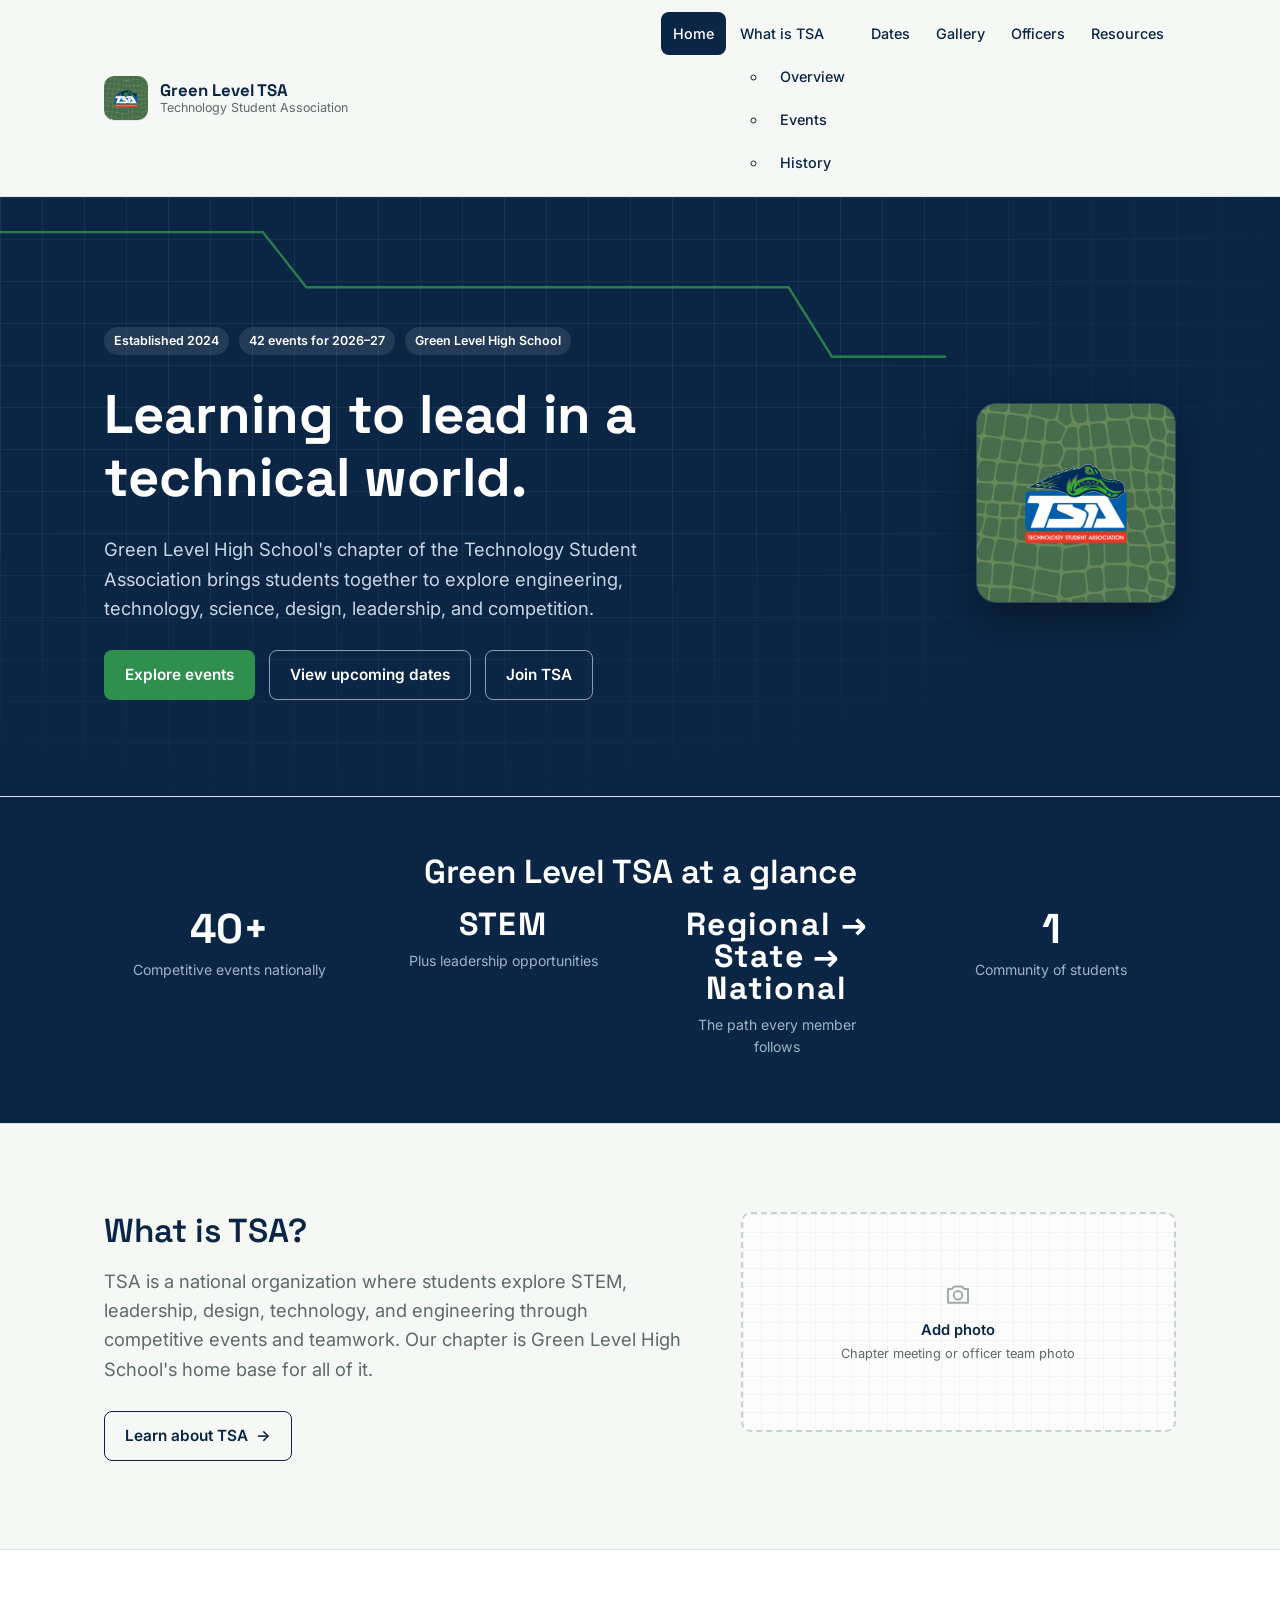
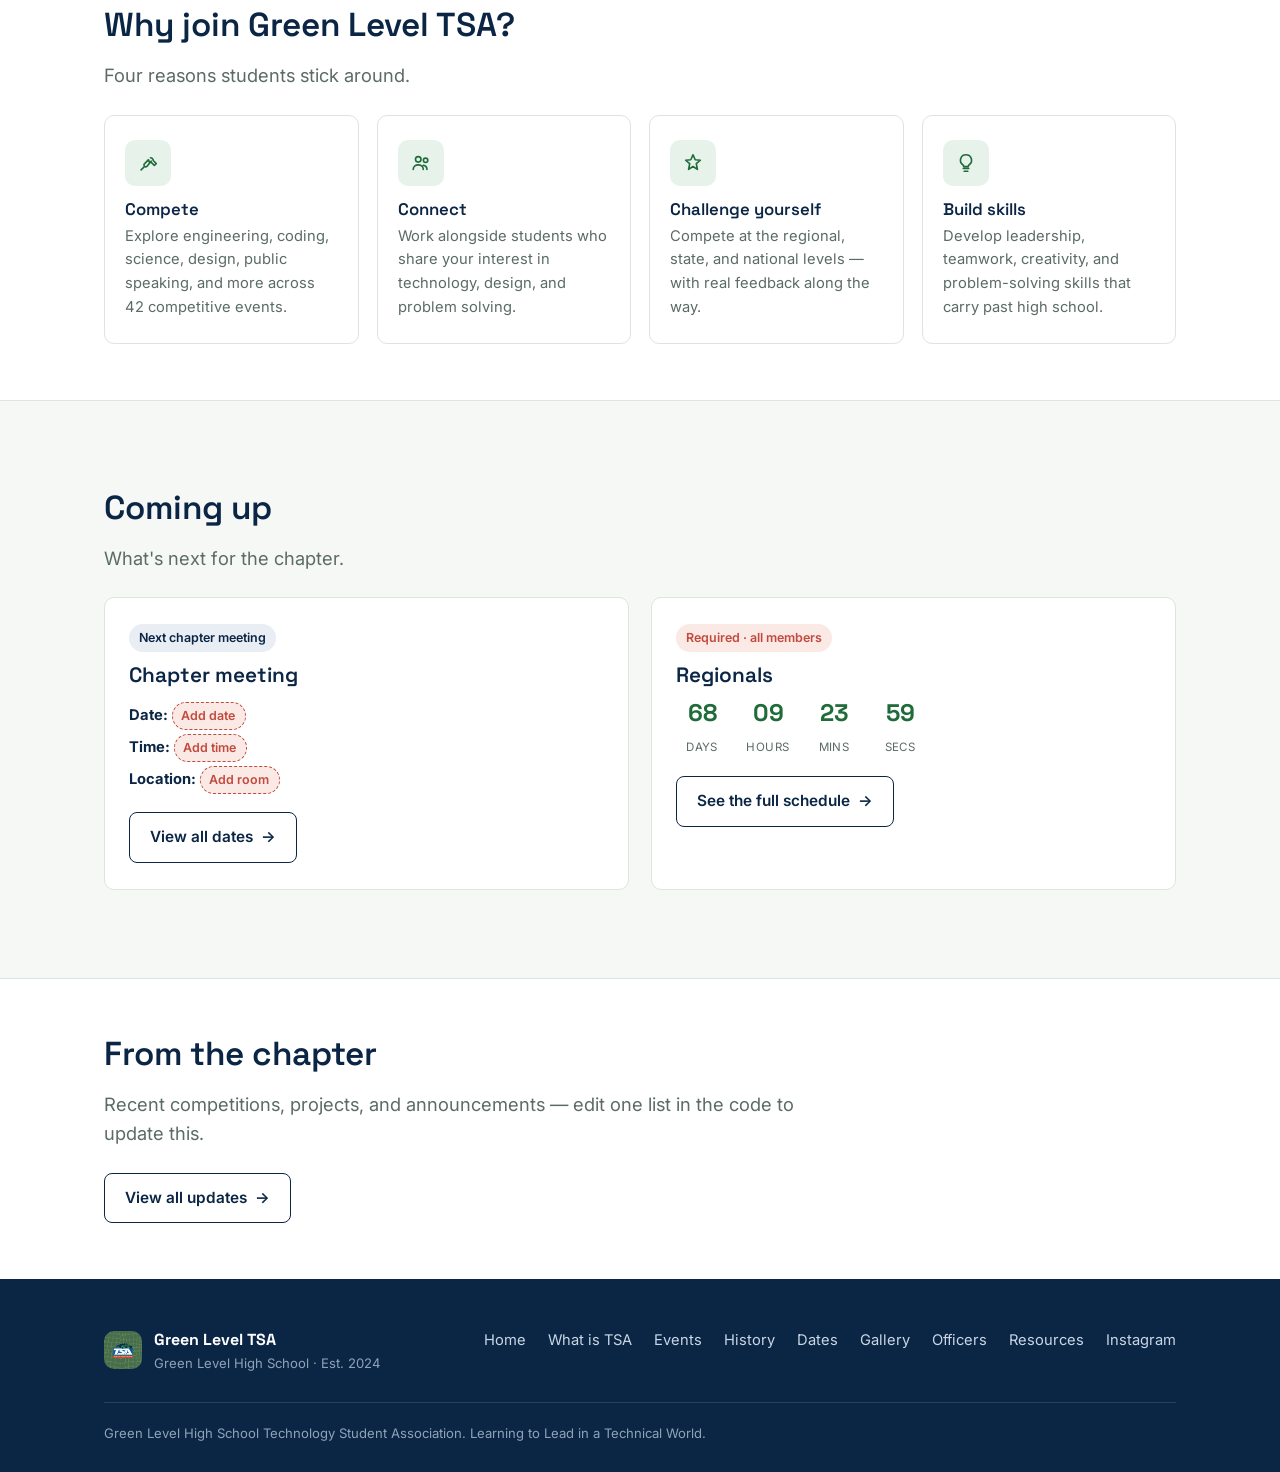
==== commit dc598d9c: "Update index.html" ====
--- a/index.html
+++ b/index.html
@@ -10,14 +10,6 @@
 <link rel="preconnect" href="https://fonts.gstatic.com" crossorigin>
 <link href="https://fonts.googleapis.com/css2?family=Space+Grotesk:wght@500;600;700&family=Inter:wght@400;500;600&display=swap" rel="stylesheet">
 <link rel="stylesheet" href="styles.css">
-<script>
-  (function () {
-    try {
-      var saved = localStorage.getItem("glTsaTheme");
-      if (saved === "dark") document.documentElement.setAttribute("data-theme", "dark");
-    } catch (e) {}
-  })();
-</script>
 </head>
 <body>
 
@@ -33,17 +25,19 @@
     <div class="nav-actions">
       <ul class="nav-links">
         <li><a href="index.html" aria-current="page">Home</a></li>
-        <li><a href="what-is-tsa.html">What is TSA</a></li>
-        <li><a href="events.html">Events</a></li>
-        <li><a href="history.html">History</a></li>
+        <li class="has-dropdown">
+          <a href="what-is-tsa.html">What is TSA<span class="nav-caret" aria-hidden="true"></span></a>
+          <ul class="dropdown-menu">
+            <li><a href="what-is-tsa.html">Overview</a></li>
+            <li><a href="events.html">Events</a></li>
+            <li><a href="history.html">History</a></li>
+          </ul>
+        </li>
         <li><a href="dates.html">Dates</a></li>
         <li><a href="gallery.html">Gallery</a></li>
+        <li><a href="officers.html">Officers</a></li>
         <li><a href="resources.html">Resources</a></li>
       </ul>
-      <button class="theme-toggle" aria-label="Toggle dark mode" type="button">
-        <svg class="icon-sun" viewBox="0 0 24 24" fill="none" stroke="currentColor" stroke-width="1.8"><circle cx="12" cy="12" r="4.5"/><path d="M12 2.5v2.5M12 19v2.5M4.2 4.2l1.8 1.8M18 18l1.8 1.8M2.5 12H5M19 12h2.5M4.2 19.8L6 18M18 6l1.8-1.8" stroke-linecap="round"/></svg>
-        <svg class="icon-moon" viewBox="0 0 24 24" fill="none" stroke="currentColor" stroke-width="1.8"><path d="M20 14.5A8.5 8.5 0 1 1 9.5 4a7 7 0 0 0 10.5 10.5z" stroke-linejoin="round"/></svg>
-      </button>
       <button class="nav-toggle" aria-label="Toggle menu" aria-expanded="false"><span></span></button>
     </div>
   </div>
@@ -104,7 +98,7 @@
     <div class="reveal-left">
       <h2>What is TSA?</h2>
       <p class="lead">TSA is a national organization where students explore STEM, leadership, design, technology, and engineering through competitive events and teamwork. Our chapter is Green Level High School's home base for all of it.</p>
-      <a class="btn btn-outline" href="what-is-tsa.html" style="margin-top:8px;">Learn about TSA →</a>
+      <a class="btn btn-outline" href="what-is-tsa.html" style="margin-top:8px;">Learn about TSA <span class="btn-arrow">→</span></a>
     </div>
     <div class="reveal-right">
       <div class="photo-slot">
@@ -158,7 +152,7 @@
           <span><strong>Time:</strong> <span class="todo-tag">Add time</span></span>
           <span><strong>Location:</strong> <span class="todo-tag">Add room</span></span>
         </div>
-        <a class="btn btn-outline" href="dates.html">View all dates →</a>
+        <a class="btn btn-outline" href="dates.html">View all dates <span class="btn-arrow">→</span></a>
       </div>
       <div class="featured-card reveal-right">
         <span class="tag tag-coral">Required · all members</span>
@@ -171,8 +165,19 @@
             <div class="countdown-unit"><strong class="cd-secs">–</strong><span>Secs</span></div>
           </div>
         </div>
-        <a class="btn btn-outline" href="dates.html" style="margin-top:18px;">See the full schedule →</a>
-      </div>
+        <a class="btn btn-outline" href="dates.html" style="margin-top:18px;">See the full schedule <span class="btn-arrow">→</span></a>
+      </div>
+    </div>
+  </div>
+</section>
+
+<section class="tight" style="background:var(--panel);">
+  <div class="container">
+    <h2>From the chapter</h2>
+    <p class="lead">Recent competitions, projects, and announcements — edit one list in the code to update this.</p>
+    <div class="latest-grid" id="latest-grid"></div>
+    <div style="margin-top:24px;">
+      <a class="btn btn-outline" href="https://www.instagram.com/greenleveltsa" target="_blank" rel="noopener">View all updates <span class="btn-arrow">→</span></a>
     </div>
   </div>
 </section>
@@ -194,6 +199,7 @@
         <li><a href="history.html">History</a></li>
         <li><a href="dates.html">Dates</a></li>
         <li><a href="gallery.html">Gallery</a></li>
+        <li><a href="officers.html">Officers</a></li>
         <li><a href="resources.html">Resources</a></li>
         <li><a href="https://www.instagram.com/greenleveltsa" target="_blank" rel="noopener">Instagram</a></li>
       </ul>
--- a/styles.css
+++ b/styles.css
@@ -1401,3 +1401,226 @@
   .modal-box, .modal-overlay { transition: none !important; }
   .event-card:hover, .quiz-option:hover, .chip:hover { transform: none !important; }
 }
+
+/* ==========================================================================
+   Update: category icons (SVG, no emoji), nav with more links
+   ========================================================================== */
+
+.nav-links a { font-size: 0.9rem; padding: 10px 12px; }
+.nav-links { gap: 2px; }
+
+.event-icon {
+  width: 42px;
+  height: 42px;
+  border-radius: 10px;
+  background: var(--green-tint);
+  color: var(--green-dark);
+  display: flex;
+  align-items: center;
+  justify-content: center;
+  flex-shrink: 0;
+}
+.event-icon svg { width: 20px; height: 20px; }
+
+.modal-box .event-icon { width: 52px; height: 52px; border-radius: 12px; }
+.modal-box .event-icon svg { width: 26px; height: 26px; }
+
+.quiz-emoji {
+  width: 26px;
+  height: 26px;
+  border-radius: 7px;
+  background: var(--green-tint);
+  color: var(--green-dark);
+  display: inline-flex;
+  align-items: center;
+  justify-content: center;
+  flex-shrink: 0;
+}
+.quiz-emoji svg { width: 15px; height: 15px; }
+
+/* ==========================================================================
+   Why join — cards (replaces bullet list)
+   ========================================================================== */
+
+.why-grid {
+  margin-top: 24px;
+  display: grid;
+  grid-template-columns: repeat(4, 1fr);
+  gap: 18px;
+}
+@media (max-width: 900px) { .why-grid { grid-template-columns: repeat(2, 1fr); } }
+@media (max-width: 520px) { .why-grid { grid-template-columns: 1fr; } }
+
+.why-card {
+  background: var(--panel);
+  border: 1px solid var(--line);
+  border-radius: var(--radius);
+  padding: 24px 20px;
+  transition: transform .3s ease, box-shadow .3s ease, border-color .3s ease;
+}
+.why-card:hover { transform: translateY(-6px); box-shadow: 0 16px 30px rgba(11,37,69,0.1); border-color: var(--green); }
+.why-card .event-icon { width: 46px; height: 46px; margin-bottom: 14px; }
+.why-card .event-icon svg { width: 22px; height: 22px; }
+.why-card h3 { font-size: 1.05rem; margin-bottom: 6px; }
+.why-card p { color: var(--muted); font-size: 0.92rem; margin: 0; }
+
+/* ==========================================================================
+   Featured / upcoming section (homepage)
+   ========================================================================== */
+
+.featured-grid {
+  margin-top: 24px;
+  display: grid;
+  grid-template-columns: 1fr 1fr;
+  gap: 22px;
+}
+@media (max-width: 760px) { .featured-grid { grid-template-columns: 1fr; } }
+
+.featured-card {
+  background: var(--panel);
+  border: 1px solid var(--line);
+  border-radius: var(--radius);
+  padding: 26px 24px;
+  transition: transform .3s ease, box-shadow .3s ease;
+}
+.featured-card:hover { transform: translateY(-4px); box-shadow: 0 16px 30px rgba(11,37,69,0.1); }
+.featured-card .tag { margin-bottom: 12px; }
+.featured-card h3 { margin-bottom: 6px; }
+.featured-meta { display: flex; flex-direction: column; gap: 4px; margin: 14px 0 18px; color: var(--muted); font-size: 0.92rem; }
+.featured-meta strong { color: var(--navy); }
+
+/* ==========================================================================
+   Venue cards (Important Dates — photos + maps)
+   ========================================================================== */
+
+.venue-grid {
+  margin-top: 32px;
+  display: grid;
+  grid-template-columns: repeat(3, 1fr);
+  gap: 22px;
+}
+@media (max-width: 860px) { .venue-grid { grid-template-columns: 1fr; } }
+
+.venue-card {
+  background: var(--panel);
+  border: 1px solid var(--line);
+  border-radius: var(--radius);
+  padding: 22px;
+  transition: transform .3s ease, box-shadow .3s ease;
+}
+.venue-card:hover { transform: translateY(-4px); box-shadow: 0 16px 30px rgba(11,37,69,0.08); }
+.venue-card h3 { font-size: 1.02rem; margin-bottom: 2px; }
+.venue-card .venue-sub { color: var(--muted); font-size: 0.85rem; margin-bottom: 14px; }
+.venue-card .photo-slot { min-height: 140px; padding: 14px; }
+.venue-card .photo-slot svg { width: 22px; height: 22px; }
+
+.venue-map {
+  width: 100%;
+  height: 170px;
+  border: 0;
+  border-radius: 8px;
+  margin-top: 14px;
+  display: block;
+}
+[data-theme="dark"] .venue-map { filter: invert(92%) hue-rotate(180deg) contrast(90%); }
+
+.venue-address { margin-top: 12px; font-size: 0.86rem; color: var(--muted); }
+.venue-address a { font-weight: 600; }
+
+/* ==========================================================================
+   Horizontal season timeline (Important Dates)
+   ========================================================================== */
+
+.timeline-horizontal {
+  position: relative;
+  margin-top: 50px;
+  display: grid;
+  grid-auto-flow: column;
+  grid-auto-columns: minmax(160px, 1fr);
+  gap: 8px;
+  overflow-x: auto;
+  padding: 4px 4px 22px;
+}
+
+.timeline-horizontal::before {
+  content: "";
+  position: absolute;
+  left: 8px;
+  right: 8px;
+  top: 17px;
+  height: 2px;
+  background: var(--line);
+}
+
+.timeline-h-item { position: relative; padding-right: 10px; }
+
+.timeline-h-item .dot {
+  width: 16px;
+  height: 16px;
+  border-radius: 50%;
+  background: var(--paper);
+  border: 3px solid var(--green);
+  position: relative;
+  z-index: 1;
+  margin-bottom: 16px;
+  transition: transform .25s ease;
+}
+.timeline-h-item:hover .dot { transform: scale(1.2); }
+
+.timeline-h-item .month {
+  display: block;
+  font-family: var(--font-display);
+  font-weight: 700;
+  color: var(--navy);
+  font-size: 0.98rem;
+  margin-bottom: 4px;
+}
+.timeline-h-item p { color: var(--muted); font-size: 0.85rem; margin: 0; max-width: 22ch; }
+
+@media (max-width: 760px) {
+  .timeline-horizontal { grid-auto-columns: minmax(210px, 1fr); }
+}
+
+/* ==========================================================================
+   Gallery page — masonry of mixed sizes
+   ========================================================================== */
+
+.masonry {
+  margin-top: 28px;
+  columns: 4 220px;
+  column-gap: 16px;
+}
+@media (max-width: 900px) { .masonry { columns: 3 180px; } }
+@media (max-width: 620px) { .masonry { columns: 2 160px; } }
+@media (max-width: 400px) { .masonry { columns: 1; } }
+
+.masonry-item {
+  break-inside: avoid;
+  margin-bottom: 16px;
+}
+.masonry-item .photo-slot { min-height: 0; }
+.masonry-item.h-sm .photo-slot { height: 160px; }
+.masonry-item.h-md .photo-slot { height: 230px; }
+.masonry-item.h-lg .photo-slot { height: 300px; }
+.masonry-item.h-xl .photo-slot { height: 380px; }
+.masonry-item.h-wide .photo-slot { height: 200px; }
+
+.masonry-item .photo-slot img {
+  width: 100%;
+  height: 100%;
+  object-fit: cover;
+  border-radius: calc(var(--radius) - 2px);
+}
+
+.gallery-lightbox img { width: 100%; border-radius: 10px; display: block; }
+.gallery-lightbox .modal-box { max-width: 720px; padding: 16px; }
+
+/* ==========================================================================
+   Reduced motion additions (round 2)
+   ========================================================================== */
+
+@media (prefers-reduced-motion: reduce) {
+  .why-card:hover, .featured-card:hover, .venue-card:hover, .timeline-h-item:hover .dot {
+    transform: none !important;
+  }
+}
